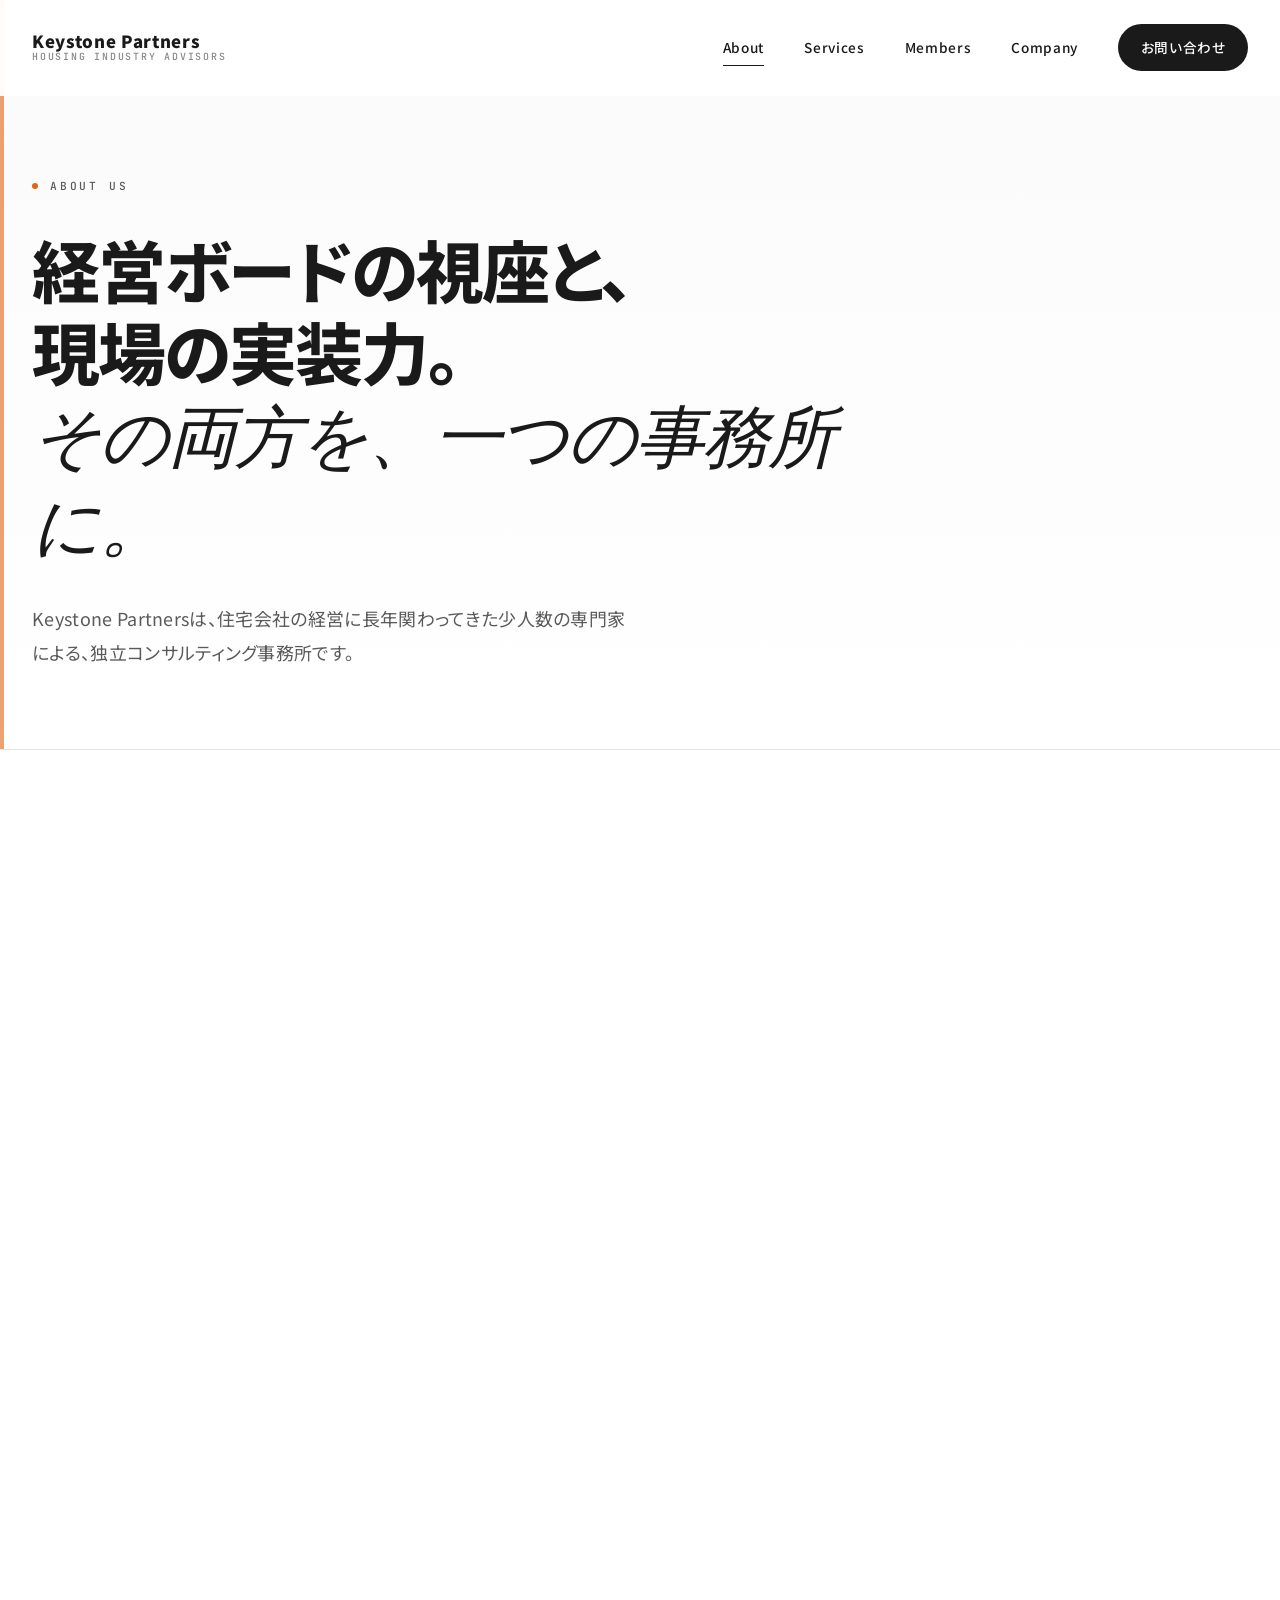
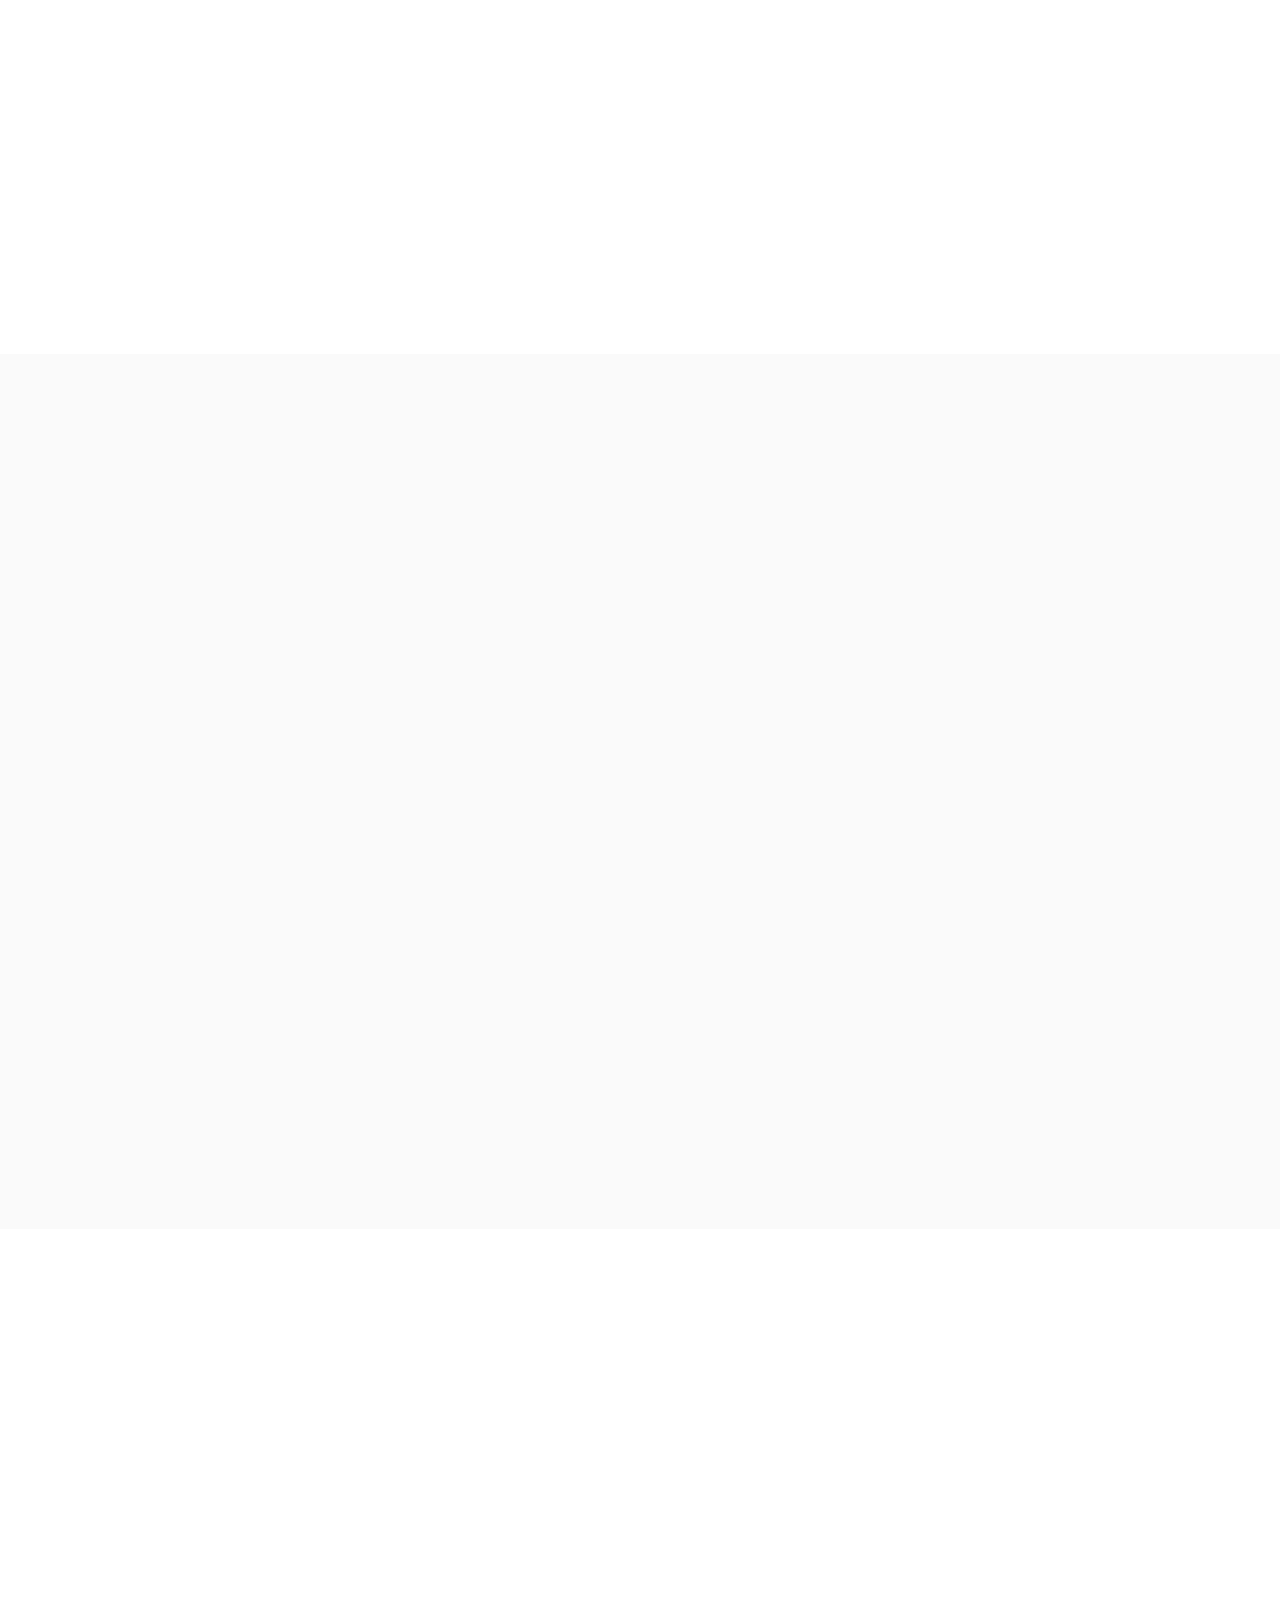
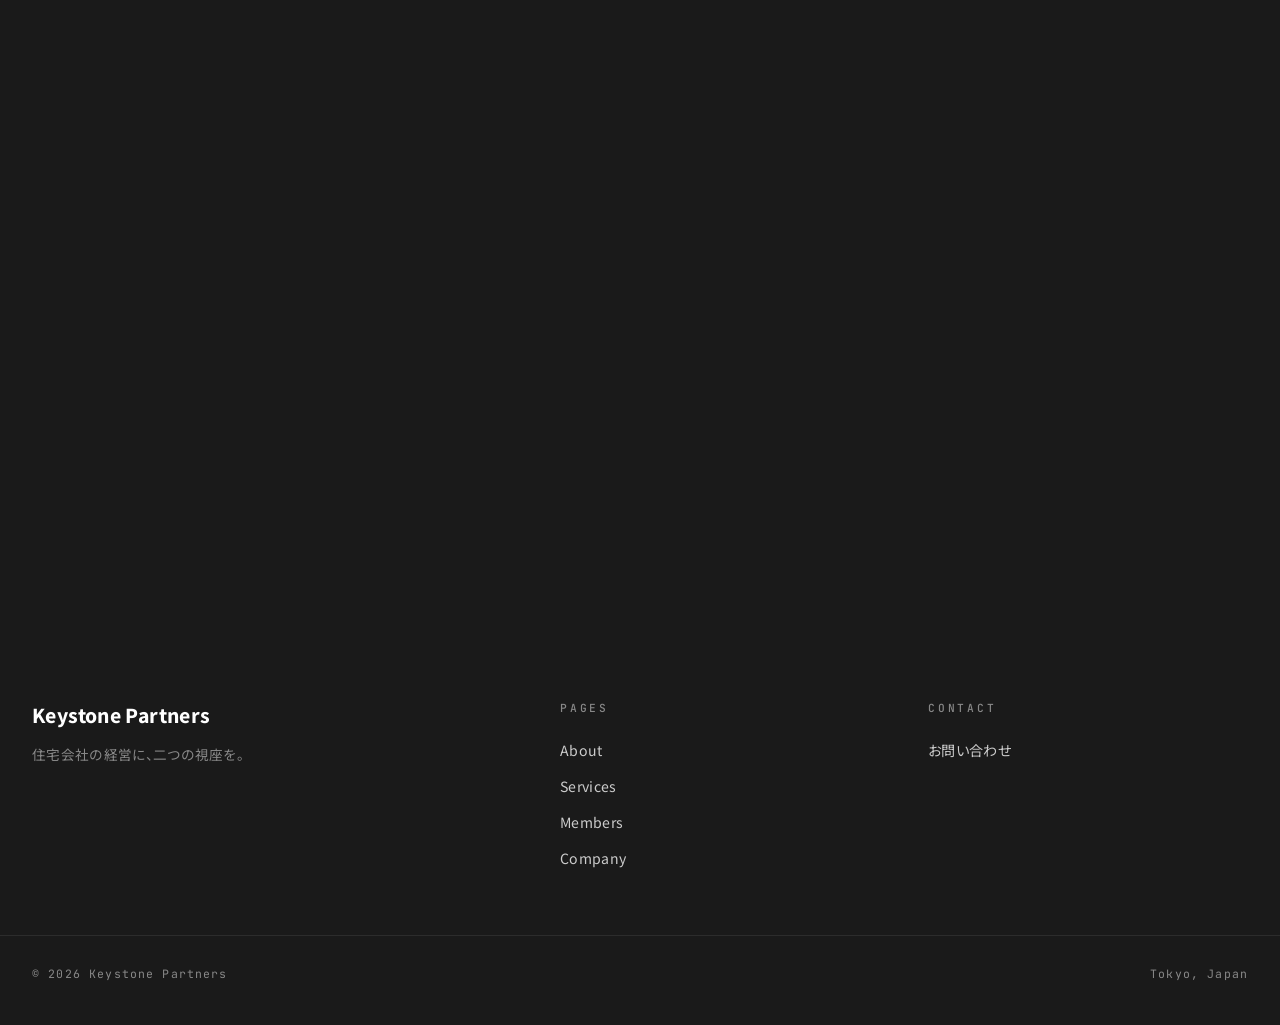
==== about.html @ 92c530b0 "Add files via upload" ====
<!DOCTYPE html>
<html lang="ja">
<head>
<meta charset="UTF-8">
<meta name="viewport" content="width=device-width, initial-scale=1.0">
<title>About | Keystone Partners</title>
<meta name="description" content="Keystone Partnersについて。経営ボードの視座と、現場の実装力。その両方を一つの事務所に。設立背景、Mission/Vision/Values、私たちの強み。">
<link rel="preconnect" href="https://fonts.googleapis.com">
<link rel="preconnect" href="https://fonts.gstatic.com" crossorigin>
<link href="https://fonts.googleapis.com/css2?family=Noto+Sans+JP:wght@400;500;700;800;900&family=Instrument+Serif:ital@0;1&family=JetBrains+Mono:wght@400;500;700&display=swap" rel="stylesheet">
<link rel="stylesheet" href="style.css">
</head>
<body>

<nav class="nav">
  <div class="nav-inner">
    <a href="index.html" class="nav-logo" aria-label="Keystone Partners ホーム">
      <span class="nav-logo-mark">Keystone Partners</span>
      <span class="nav-logo-sub">Housing Industry Advisors</span>
    </a>
    <button class="nav-toggle" aria-label="メニューを開く" aria-expanded="false">
      <span></span><span></span><span></span>
    </button>
    <div class="nav-links">
      <a href="about.html" class="nav-current">About</a>
      <a href="services.html">Services</a>
      <a href="members.html">Members</a>
      <a href="company.html">Company</a>
      <a href="contact.html" class="nav-cta">お問い合わせ</a>
    </div>
  </div>
</nav>

<section class="page-head">
  <div class="page-head-inner">
    <div class="page-eyebrow reveal">
      <span class="dot"></span>
      <span>ABOUT US</span>
    </div>
    <h1 class="page-title reveal" style="--d:.15s">
      経営ボードの視座と、<br>
      現場の実装力。<br>
      <em>その両方を、一つの事務所に。</em>
    </h1>
    <p class="page-lead reveal" style="--d:.35s">
      Keystone Partnersは、住宅会社の経営に長年関わってきた少人数の専門家による、独立コンサルティング事務所です。
    </p>
  </div>
</section>

<!-- STORY: image + text split -->
<section class="about-story">
  <div class="container-narrow" style="margin-bottom: 4rem;">
    <div class="section-eyebrow reveal-on-scroll">WHY WE STARTED</div>
    <h2 class="section-headline reveal-on-scroll">
      なぜ、私たちは<br>
      この事務所をつくったか。
    </h2>
  </div>

  <div class="about-story-split">
    <div class="about-story-image reveal-on-scroll" style="background-image: url('images/about-story.jpg'); background-color: #2a2620;"></div>
    <div class="about-story-text reveal-on-scroll">
      <p>住宅業界は、長期的な市場縮小という構造的な逆風の中にあります。一方で、業界トップ層は売上を伸ばし続けている。両者を分けるのは何か。</p>
      <p>私たちは長年、それぞれの立場で住宅業界に関わってきました。一人は経営戦略・新規事業・DXの実装現場で。もう一人は営業の最前線、そして複数社の経営ボードで。</p>
      <p>業界の課題に対する答えは、片方の専門性だけでは出せない――そう確信したことが、Keystone Partnersを設立した出発点です。</p>
      <p>経営の意思決定と、現場での実装。両方の視座を併せ持つ少人数の事務所として、住宅会社の経営に深く関わっていきます。</p>
    </div>
  </div>
</section>

<!-- PRINCIPLES -->
<section class="principles">
  <div class="container-narrow">
    <div class="section-eyebrow reveal-on-scroll">OUR PRINCIPLES</div>
    <h2 class="section-headline reveal-on-scroll">
      私たちの<em>原則</em>。
    </h2>
  </div>

  <div class="principles-grid">
    <div class="principle reveal-on-scroll">
      <div class="principle-label">Mission</div>
      <h3 class="principle-title">経営者の右腕に。</h3>
      <p class="principle-body">
        住宅会社の経営者が、自信を持って次の一手を打てるように。意思決定と実行の両面から、経営を支えます。
      </p>
    </div>

    <div class="principle reveal-on-scroll">
      <div class="principle-label">Vision</div>
      <h3 class="principle-title">勝ち残り、引き継がれる会社へ。</h3>
      <p class="principle-body">
        縮小する住宅市場の中で、勝ち残り、次世代に引き継がれる住宅会社を、一社でも多く生み出す。
      </p>
    </div>

    <div class="principle reveal-on-scroll">
      <div class="principle-label">Values</div>
      <h3 class="principle-title">三つの行動規範。</h3>
      <ul class="principle-list">
        <li><strong>現場主義</strong>提案だけで終わらない。手を動かし、数字を動かす。</li>
        <li><strong>長期伴走</strong>短期の派手な打ち手ではなく、自走可能な経営基盤の構築まで。</li>
        <li><strong>少数精鋭</strong>拡大より、深さ。一社一社に責任を持って向き合う。</li>
      </ul>
    </div>
  </div>
</section>

<!-- STRENGTHS -->
<section class="strengths">
  <div class="container-narrow">
    <div class="section-eyebrow reveal-on-scroll">OUR STRENGTHS</div>
    <h2 class="section-headline reveal-on-scroll">
      住宅会社の経営課題に、<br>
      <em>三つの強みで応えます。</em>
    </h2>
  </div>

  <div class="strengths-list">
    <article class="strength-item reveal-on-scroll">
      <div class="strength-num">01</div>
      <div>
        <h3 class="strength-title">業界に対する深い理解</h3>
        <p class="strength-desc">
          住宅業界の商慣行、顧客の購買心理、地域性、KPI構造を、現場で十数年にわたって体感してきたメンバーで構成されています。汎用コンサルでは届かない解像度で提案を行います。
        </p>
      </div>
    </article>

    <article class="strength-item reveal-on-scroll">
      <div class="strength-num">02</div>
      <div>
        <h3 class="strength-title">経営と現場、両方の視座</h3>
        <p class="strength-desc">
          経営ボードからの俯瞰と、現場での実装。一般にこの二つは別人格が担うことが多いですが、当社では同一プロジェクト内で両方をシームレスにカバーします。
        </p>
      </div>
    </article>

    <article class="strength-item reveal-on-scroll">
      <div class="strength-num">03</div>
      <div>
        <h3 class="strength-title">実装まで責任を持つ</h3>
        <p class="strength-desc">
          戦略の提示で終わらず、ツール導入、組織変更、KPI運用の定着までを伴走します。コンサルが抜けた後も自走できる状態を、ゴールに設定します。
        </p>
      </div>
    </article>
  </div>
</section>

<!-- COMPANY SUMMARY -->
<section class="company-info">
  <div class="container-narrow">
    <div class="section-eyebrow reveal-on-scroll">COMPANY</div>
    <h2 class="section-headline reveal-on-scroll">
      会社情報。
    </h2>
  </div>

  <div class="info-table reveal-on-scroll">
    <div class="info-row">
      <div class="info-label">商号</div>
      <div class="info-value">Keystone Partners 株式会社</div>
    </div>
    <div class="info-row">
      <div class="info-label">設立</div>
      <div class="info-value"><span class="placeholder">2026年X月(設立予定)</span></div>
    </div>
    <div class="info-row">
      <div class="info-label">共同代表</div>
      <div class="info-value">山吹 恭一郎 / 川添 正二郎</div>
    </div>
    <div class="info-row">
      <div class="info-label">所在地</div>
      <div class="info-value"><span class="placeholder">東京都(詳細は確定次第)</span></div>
    </div>
    <div class="info-row">
      <div class="info-label">事業内容</div>
      <div class="info-value">住宅会社向け経営戦略コンサルティング / 役員受託 / 講演・執筆</div>
    </div>
  </div>
</section>

<!-- CTA -->
<section class="cta">
  <div class="cta-image" style="background-image: url('images/cta-bg.jpg');"></div>
  <div class="container-narrow">
    <div class="section-eyebrow reveal-on-scroll">GET IN TOUCH</div>
    <h2 class="cta-headline reveal-on-scroll">
      まずは、お話を<br>
      <em>聞かせてください。</em>
    </h2>
    <p class="cta-lead reveal-on-scroll">
      初回の打ち合わせは無料です。経営課題の整理段階からのご相談も歓迎します。
    </p>
    <div class="reveal-on-scroll">
      <a href="contact.html" class="cta-button">
        <span>お問い合わせ</span>
        <span class="arrow">→</span>
      </a>
    </div>
  </div>
</section>

<footer class="footer">
  <div class="footer-inner">
    <div class="footer-brand">
      <p class="footer-brand-name">Keystone Partners</p>
      <p class="footer-brand-tag">住宅会社の経営に、二つの視座を。</p>
    </div>
    <div>
      <p class="footer-col-title">Pages</p>
      <div class="footer-links">
        <a href="about.html">About</a>
        <a href="services.html">Services</a>
        <a href="members.html">Members</a>
        <a href="company.html">Company</a>
      </div>
    </div>
    <div>
      <p class="footer-col-title">Contact</p>
      <div class="footer-links">
        <a href="contact.html">お問い合わせ</a>
      </div>
    </div>
  </div>
  <div class="footer-bottom">
    <span>© 2026 Keystone Partners</span>
    <span>Tokyo, Japan</span>
  </div>
</footer>

<script src="script.js"></script>
</body>
</html>
---- style.css ----
/* ============================================
   Keystone Partners — Corporate Website
   Design tokens inherit personal site (細谷 / 川添)
   Tone: restrained, corporate, refined
   ============================================ */

*, *::before, *::after {
  box-sizing: border-box;
  margin: 0;
  padding: 0;
}

:root {
  /* Colors — inherit from personal site */
  --black: #0A0A0A;
  --black-soft: #1A1A1A;
  --gray-900: #2D2D2D;
  --gray-700: #5A5A5A;
  --gray-500: #888888;
  --gray-300: #CCCCCC;
  --gray-200: #E5E5E5;
  --gray-100: #F2F2F2;
  --gray-50: #FAFAFA;
  --white: #FFFFFF;
  --accent: #E36414;
  --accent-pale: #FCE8D9;
  --ink: #1A1A1A;

  /* Typography */
  --font-display: "Noto Sans JP", "Hiragino Sans", "Yu Gothic", sans-serif;
  --font-serif: "Hiragino Mincho ProN", "Yu Mincho", "MS Mincho", "Instrument Serif", serif;
  --font-mono: "JetBrains Mono", "SF Mono", monospace;

  /* Spacing scale (more generous than personal site) */
  --space-xs: 0.5rem;
  --space-sm: 1rem;
  --space-md: 2rem;
  --space-lg: 4rem;
  --space-xl: 8rem;
  --space-2xl: 12rem;
}

html {
  scroll-behavior: smooth;
  -webkit-text-size-adjust: 100%;
}

body {
  font-family: var(--font-display);
  font-weight: 400;
  color: var(--ink);
  background: var(--white);
  line-height: 1.8;
  font-feature-settings: "palt" 1;
  letter-spacing: 0.02em;
  overflow-x: hidden;
}

a {
  color: inherit;
  text-decoration: none;
  transition: opacity 0.2s ease;
}

a:hover {
  opacity: 0.55;
}

/* Emphasis: italic serif — used sparingly */
em {
  font-style: italic;
  font-family: var(--font-serif);
  font-weight: 400;
  color: var(--ink);
  font-feature-settings: "palt" 1;
}

/* ============================================
   LAYOUT UTILITIES
   ============================================ */
.container {
  max-width: 1280px;
  margin: 0 auto;
  padding: 0 2rem;
}

.container-narrow {
  max-width: 920px;
  margin: 0 auto;
  padding: 0 2rem;
}

@media (max-width: 768px) {
  .container, .container-narrow {
    padding: 0 1.5rem;
  }
}

/* ============================================
   NAVIGATION
   ============================================ */
.nav {
  position: fixed;
  top: 0;
  left: 0;
  right: 0;
  z-index: 1000;
  background: rgba(255, 255, 255, 0.94);
  backdrop-filter: blur(20px);
  -webkit-backdrop-filter: blur(20px);
  border-bottom: 1px solid transparent;
  transition: border-color 0.3s ease;
}

.nav.scrolled {
  border-bottom-color: var(--gray-200);
}

.nav-inner {
  max-width: 1400px;
  margin: 0 auto;
  padding: 1.5rem 2rem;
  display: flex;
  align-items: center;
  justify-content: space-between;
}

.nav-logo {
  display: flex;
  flex-direction: column;
  gap: 0.1rem;
  line-height: 1.1;
}

.nav-logo-mark {
  font-weight: 900;
  font-size: 1.05rem;
  letter-spacing: 0.04em;
}

.nav-logo-sub {
  font-family: var(--font-mono);
  font-size: 0.62rem;
  font-weight: 500;
  letter-spacing: 0.18em;
  color: var(--gray-500);
  text-transform: uppercase;
}

.nav-links {
  display: flex;
  align-items: center;
  gap: 2.5rem;
}

.nav-links a {
  font-size: 0.85rem;
  font-weight: 500;
  letter-spacing: 0.05em;
  position: relative;
}

.nav-links a:not(.nav-cta).nav-current::after {
  content: "";
  position: absolute;
  bottom: -6px;
  left: 0;
  right: 0;
  height: 1px;
  background: var(--ink);
}

.nav-cta {
  background: var(--ink);
  color: var(--white) !important;
  padding: 0.7rem 1.4rem;
  border-radius: 999px;
  font-weight: 600;
  font-size: 0.8rem;
  transition: all 0.2s ease !important;
}

.nav-cta:hover {
  background: var(--accent);
  opacity: 1 !important;
}

.nav-toggle {
  display: none;
  background: none;
  border: none;
  cursor: pointer;
  padding: 0.5rem;
  flex-direction: column;
  gap: 5px;
}

.nav-toggle span {
  display: block;
  width: 22px;
  height: 1.5px;
  background: var(--ink);
  transition: transform 0.3s ease, opacity 0.3s ease;
}

.nav-toggle.is-open span:nth-child(1) { transform: translateY(6.5px) rotate(45deg); }
.nav-toggle.is-open span:nth-child(2) { opacity: 0; }
.nav-toggle.is-open span:nth-child(3) { transform: translateY(-6.5px) rotate(-45deg); }

@media (max-width: 880px) {
  .nav-toggle { display: flex; }
  .nav-links {
    position: fixed;
    inset: 70px 0 0 0;
    background: rgba(255, 255, 255, 0.98);
    backdrop-filter: blur(20px);
    flex-direction: column;
    align-items: flex-start;
    gap: 2rem;
    padding: 3rem 2rem;
    transform: translateX(100%);
    transition: transform 0.3s ease;
  }
  .nav-links.is-open { transform: translateX(0); }
  .nav-links a { font-size: 1.05rem; }
  .nav-cta { padding: 0.9rem 1.6rem; }
}

/* ============================================
   PAGE HEAD (sub-pages hero)
   ============================================ */
.page-head {
  padding: 11rem 0 5rem;
  border-bottom: 1px solid var(--gray-200);
  background: linear-gradient(to bottom, var(--gray-50), var(--white));
}

.page-head-inner {
  max-width: 1280px;
  margin: 0 auto;
  padding: 0 2rem;
}

.page-eyebrow {
  display: flex;
  align-items: center;
  gap: 0.75rem;
  font-family: var(--font-mono);
  font-size: 0.7rem;
  font-weight: 500;
  letter-spacing: 0.25em;
  color: var(--gray-700);
  margin-bottom: 2rem;
  text-transform: uppercase;
}

.page-eyebrow .dot {
  width: 6px;
  height: 6px;
  border-radius: 50%;
  background: var(--accent);
}

.page-title {
  font-size: clamp(2rem, 5.5vw, 4.25rem);
  font-weight: 800;
  line-height: 1.2;
  letter-spacing: -0.03em;
  color: var(--ink);
  margin-bottom: 2rem;
  max-width: 22ch;
}

.page-lead {
  font-size: clamp(1rem, 1.4vw, 1.2rem);
  font-weight: 400;
  line-height: 1.9;
  color: var(--gray-700);
  max-width: 60ch;
}

@media (max-width: 768px) {
  .page-head { padding: 8.5rem 0 3.5rem; }
}

/* ============================================
   HERO v2 — full-bleed image background
   ============================================ */
.hero {
  min-height: 100vh;
  position: relative;
  display: flex;
  align-items: flex-end;
  padding: 0;
  overflow: hidden;
  background: var(--ink);
}

.hero-image {
  position: absolute;
  inset: 0;
  background-image: url('images/hero.jpg');
  background-size: cover;
  background-position: center right;
  z-index: 0;
}

/* Gradient overlay for text legibility */
.hero-image::after {
  content: "";
  position: absolute;
  inset: 0;
  background:
    linear-gradient(
      to right,
      rgba(10, 10, 10, 0.78) 0%,
      rgba(10, 10, 10, 0.5) 38%,
      rgba(10, 10, 10, 0.18) 65%,
      rgba(10, 10, 10, 0.05) 100%
    ),
    linear-gradient(
      to bottom,
      rgba(10, 10, 10, 0.35) 0%,
      rgba(10, 10, 10, 0.1) 25%,
      rgba(10, 10, 10, 0.1) 70%,
      rgba(10, 10, 10, 0.55) 100%
    );
}

.hero-content {
  position: relative;
  z-index: 1;
  width: 100%;
  max-width: 1400px;
  margin: 0 auto;
  padding: 0 3rem 5.5rem;
  color: var(--white);
}

.hero-eyebrow {
  display: flex;
  align-items: center;
  gap: 0.75rem;
  font-family: var(--font-mono);
  font-size: 0.72rem;
  font-weight: 500;
  letter-spacing: 0.3em;
  color: rgba(255, 255, 255, 0.78);
  margin-bottom: 2.5rem;
  text-transform: uppercase;
}

.hero-eyebrow .dot {
  width: 7px;
  height: 7px;
  border-radius: 50%;
  background: var(--accent);
  animation: pulse 2.4s ease-in-out infinite;
  box-shadow: 0 0 0 4px rgba(227, 100, 20, 0.15);
}

@keyframes pulse {
  0%, 100% { opacity: 1; transform: scale(1); }
  50% { opacity: 0.5; transform: scale(0.85); }
}

.hero-headline {
  font-size: clamp(2.5rem, 6.5vw, 6rem);
  font-weight: 800;
  line-height: 1.18;
  letter-spacing: -0.035em;
  margin-bottom: 2.5rem;
  color: var(--white);
  max-width: 18ch;
  text-shadow: 0 2px 30px rgba(0, 0, 0, 0.35);
}

.hero-headline span {
  display: block;
}

.hero-headline em {
  color: var(--accent);
}

.hero-sub {
  font-size: clamp(1rem, 1.45vw, 1.3rem);
  font-weight: 400;
  line-height: 1.9;
  color: rgba(255, 255, 255, 0.92);
  margin-bottom: 3rem;
  max-width: 520px;
  text-shadow: 0 1px 20px rgba(0, 0, 0, 0.4);
}

.hero-meta {
  display: inline-block;
  font-size: 0.72rem;
  font-family: var(--font-mono);
  letter-spacing: 0.18em;
  color: rgba(255, 255, 255, 0.7);
  text-transform: uppercase;
  padding-top: 1rem;
  border-top: 1px solid rgba(255, 255, 255, 0.2);
}

@media (max-width: 768px) {
  .hero { min-height: 88vh; }
  .hero-content { padding: 0 1.5rem 4rem; }
  .hero-image::after {
    background:
      linear-gradient(
        to bottom,
        rgba(10, 10, 10, 0.55) 0%,
        rgba(10, 10, 10, 0.35) 35%,
        rgba(10, 10, 10, 0.65) 100%
      );
  }
}

/* ============================================
   SECTION FRAME (generic)
   ============================================ */
section {
  padding: 8rem 0;
}

.section-eyebrow {
  font-family: var(--font-mono);
  font-size: 0.7rem;
  font-weight: 500;
  letter-spacing: 0.3em;
  color: var(--gray-700);
  margin-bottom: 1.75rem;
  text-transform: uppercase;
}

.section-headline {
  font-size: clamp(1.65rem, 3.4vw, 2.85rem);
  font-weight: 700;
  line-height: 1.45;
  letter-spacing: -0.02em;
  color: var(--ink);
  margin-bottom: 1.75rem;
  max-width: 22ch;
}

.section-lead {
  font-size: clamp(0.95rem, 1.2vw, 1.1rem);
  line-height: 1.95;
  color: var(--gray-700);
  max-width: 60ch;
  margin-bottom: 5rem;
}

@media (max-width: 768px) {
  section { padding: 5rem 0; }
}

/* ============================================
   WHAT WE DO (Home Section 1) — 3 cards
   ============================================ */
.do {
  background: var(--white);
}

.do-grid {
  display: grid;
  grid-template-columns: repeat(3, 1fr);
  gap: 2rem;
  max-width: 1280px;
  margin: 0 auto;
  padding: 0 2rem;
}

.do-card {
  padding: 3rem 2rem;
  border-top: 1px solid var(--ink);
  display: flex;
  flex-direction: column;
  gap: 1.25rem;
  position: relative;
  transition: transform 0.4s ease;
}

.do-card:hover {
  transform: translateY(-4px);
}

.do-card-num {
  font-family: var(--font-mono);
  font-size: 0.7rem;
  font-weight: 500;
  letter-spacing: 0.3em;
  color: var(--accent);
  text-transform: uppercase;
}

.do-card-title-en {
  font-family: var(--font-serif);
  font-style: italic;
  font-size: 1.05rem;
  color: var(--gray-700);
}

.do-card-title {
  font-size: 1.5rem;
  font-weight: 700;
  letter-spacing: -0.01em;
  line-height: 1.4;
  color: var(--ink);
}

.do-card-desc {
  font-size: 0.95rem;
  line-height: 1.9;
  color: var(--gray-700);
}

@media (max-width: 880px) {
  .do-grid { grid-template-columns: 1fr; gap: 1rem; }
  .do-card { padding: 2.5rem 0; }
}

/* ============================================
   WHY KEYSTONE (Home Section 2)
   ============================================ */
.why {
  background: var(--gray-50);
}

.why-list {
  max-width: 1080px;
  margin: 0 auto;
  padding: 0 2rem;
  display: flex;
  flex-direction: column;
  gap: 0;
}

.why-item {
  display: grid;
  grid-template-columns: 80px 1fr;
  gap: 3rem;
  padding: 3.5rem 0;
  border-top: 1px solid var(--gray-300);
  align-items: start;
}

.why-item:last-child {
  border-bottom: 1px solid var(--gray-300);
}

.why-num {
  font-family: var(--font-mono);
  font-size: 0.85rem;
  font-weight: 500;
  letter-spacing: 0.15em;
  color: var(--accent);
  padding-top: 0.5rem;
}

.why-title {
  font-size: clamp(1.25rem, 2vw, 1.6rem);
  font-weight: 700;
  letter-spacing: -0.01em;
  line-height: 1.45;
  margin-bottom: 0.9rem;
  color: var(--ink);
}

.why-desc {
  font-size: 1rem;
  line-height: 1.95;
  color: var(--gray-700);
  max-width: 60ch;
}

@media (max-width: 768px) {
  .why-item { grid-template-columns: 1fr; gap: 0.75rem; padding: 2.75rem 0; }
}

/* ============================================
   MEMBERS TEASER (Home Section 3)
   ============================================ */
.members-teaser {
  background: var(--white);
}

.members-teaser-grid {
  display: grid;
  grid-template-columns: repeat(2, 1fr);
  gap: 2.5rem;
  max-width: 1080px;
  margin: 0 auto;
  padding: 0 2rem;
}

.member-card {
  background: var(--gray-50);
  padding: 3rem 2.5rem;
  border: 1px solid var(--gray-200);
  display: flex;
  flex-direction: column;
  gap: 1.25rem;
  transition: border-color 0.3s ease, transform 0.4s ease;
}

.member-card:hover {
  border-color: var(--ink);
  transform: translateY(-3px);
}

.member-photo-placeholder {
  width: 88px;
  height: 88px;
  border-radius: 50%;
  background: linear-gradient(135deg, var(--gray-200), var(--gray-100));
  display: flex;
  align-items: center;
  justify-content: center;
  font-family: var(--font-serif);
  font-style: italic;
  font-size: 1.5rem;
  color: var(--gray-500);
  margin-bottom: 0.5rem;
}

.member-name {
  font-size: 1.4rem;
  font-weight: 700;
  letter-spacing: -0.01em;
  color: var(--ink);
}

.member-name-en {
  font-family: var(--font-serif);
  font-style: italic;
  font-size: 0.95rem;
  color: var(--gray-500);
  margin-top: 0.2rem;
}

.member-role {
  font-family: var(--font-mono);
  font-size: 0.72rem;
  font-weight: 500;
  letter-spacing: 0.2em;
  color: var(--accent);
  text-transform: uppercase;
}

.member-desc {
  font-size: 0.95rem;
  line-height: 1.9;
  color: var(--gray-700);
  flex: 1;
}

.member-link {
  display: inline-flex;
  align-items: center;
  gap: 0.5rem;
  font-size: 0.85rem;
  font-weight: 600;
  letter-spacing: 0.05em;
  color: var(--ink);
  padding-top: 1rem;
  border-top: 1px solid var(--gray-200);
}

.member-link .arrow {
  transition: transform 0.3s ease;
}

.member-link:hover .arrow {
  transform: translateX(4px);
}

@media (max-width: 768px) {
  .members-teaser-grid { grid-template-columns: 1fr; gap: 1.5rem; }
  .member-card { padding: 2.25rem 1.75rem; }
}

/* ============================================
   CTA (Home Section 4 + sub-pages)
   ============================================ */
.cta {
  background: var(--ink);
  color: var(--white);
  text-align: center;
}

.cta .container-narrow {
  text-align: center;
}

.cta .section-eyebrow {
  color: var(--gray-300);
  justify-content: center;
  display: flex;
}

.cta-headline {
  font-size: clamp(1.8rem, 4vw, 3rem);
  font-weight: 700;
  line-height: 1.4;
  letter-spacing: -0.02em;
  margin: 0 auto 1.75rem;
  max-width: 18ch;
}

.cta-headline em {
  color: var(--accent);
}

.cta-lead {
  font-size: 1rem;
  line-height: 1.95;
  color: var(--gray-300);
  margin: 0 auto 3rem;
  max-width: 52ch;
}

.cta-button {
  display: inline-flex;
  align-items: center;
  gap: 0.8rem;
  background: var(--white);
  color: var(--ink) !important;
  padding: 1.1rem 2.4rem;
  border-radius: 999px;
  font-weight: 600;
  font-size: 0.95rem;
  letter-spacing: 0.04em;
  transition: all 0.25s ease !important;
}

.cta-button:hover {
  background: var(--accent);
  color: var(--white) !important;
  opacity: 1 !important;
  transform: translateY(-2px);
}

.cta-button .arrow {
  transition: transform 0.3s ease;
}

.cta-button:hover .arrow {
  transform: translateX(4px);
}

/* ============================================
   FOOTER
   ============================================ */
.footer {
  background: var(--ink);
  color: var(--gray-300);
  padding: 5rem 0 2.5rem;
}

.footer-inner {
  max-width: 1280px;
  margin: 0 auto;
  padding: 0 2rem;
  display: grid;
  grid-template-columns: 1.5fr 1fr 1fr;
  gap: 3rem;
}

.footer-brand-name {
  font-size: 1.2rem;
  font-weight: 800;
  color: var(--white);
  margin-bottom: 0.6rem;
  letter-spacing: 0.02em;
}

.footer-brand-tag {
  font-size: 0.85rem;
  line-height: 1.8;
  color: var(--gray-500);
  max-width: 28ch;
}

.footer-col-title {
  font-family: var(--font-mono);
  font-size: 0.7rem;
  font-weight: 500;
  letter-spacing: 0.25em;
  color: var(--gray-500);
  text-transform: uppercase;
  margin-bottom: 1.25rem;
}

.footer-links {
  display: flex;
  flex-direction: column;
  gap: 0.65rem;
}

.footer-links a {
  font-size: 0.88rem;
  color: var(--gray-300);
}

.footer-links a:hover {
  color: var(--white);
  opacity: 1;
}

.footer-bottom {
  max-width: 1280px;
  margin: 4rem auto 0;
  padding: 1.75rem 2rem 0;
  border-top: 1px solid rgba(255, 255, 255, 0.08);
  display: flex;
  justify-content: space-between;
  align-items: center;
  flex-wrap: wrap;
  gap: 1rem;
  font-family: var(--font-mono);
  font-size: 0.72rem;
  letter-spacing: 0.1em;
  color: var(--gray-500);
}

@media (max-width: 768px) {
  .footer-inner { grid-template-columns: 1fr; gap: 2.5rem; }
}

/* ============================================
   ABOUT page
   ============================================ */
.about-story {
  background: var(--white);
}

.about-story p {
  font-size: 1.05rem;
  line-height: 2.05;
  color: var(--gray-900);
  margin-bottom: 1.6rem;
  max-width: 64ch;
}

.about-story p:last-child {
  margin-bottom: 0;
}

.principles {
  background: var(--gray-50);
}

.principles-grid {
  max-width: 1080px;
  margin: 0 auto;
  padding: 0 2rem;
  display: grid;
  grid-template-columns: repeat(3, 1fr);
  gap: 2rem;
}

.principle {
  padding: 2.5rem 0;
}

.principle-label {
  font-family: var(--font-mono);
  font-size: 0.72rem;
  font-weight: 500;
  letter-spacing: 0.25em;
  color: var(--accent);
  text-transform: uppercase;
  margin-bottom: 1.5rem;
  padding-bottom: 1rem;
  border-bottom: 1px solid var(--gray-300);
}

.principle-title {
  font-size: 1.3rem;
  font-weight: 700;
  margin-bottom: 1rem;
  letter-spacing: -0.01em;
  color: var(--ink);
}

.principle-body {
  font-size: 0.95rem;
  line-height: 1.95;
  color: var(--gray-700);
}

.principle-list {
  list-style: none;
  display: flex;
  flex-direction: column;
  gap: 1rem;
}

.principle-list li {
  font-size: 0.95rem;
  line-height: 1.75;
  color: var(--gray-700);
  padding-left: 1.5rem;
  position: relative;
}

.principle-list li::before {
  content: "—";
  position: absolute;
  left: 0;
  color: var(--accent);
}

.principle-list strong {
  display: block;
  font-weight: 700;
  color: var(--ink);
  margin-bottom: 0.2rem;
}

@media (max-width: 880px) {
  .principles-grid { grid-template-columns: 1fr; gap: 0; }
  .principle { padding: 2rem 0; border-top: 1px solid var(--gray-300); }
  .principle:first-child { border-top: none; }
}

.strengths {
  background: var(--white);
}

.strengths-list {
  max-width: 1080px;
  margin: 0 auto;
  padding: 0 2rem;
}

.strength-item {
  display: grid;
  grid-template-columns: 100px 1fr;
  gap: 3rem;
  padding: 3rem 0;
  border-top: 1px solid var(--gray-200);
  align-items: start;
}

.strength-item:last-child {
  border-bottom: 1px solid var(--gray-200);
}

.strength-num {
  font-family: var(--font-mono);
  font-size: 2rem;
  font-weight: 700;
  letter-spacing: -0.02em;
  color: var(--accent);
  line-height: 1;
}

.strength-title {
  font-size: 1.35rem;
  font-weight: 700;
  letter-spacing: -0.01em;
  margin-bottom: 1rem;
  color: var(--ink);
}

.strength-desc {
  font-size: 1rem;
  line-height: 1.95;
  color: var(--gray-700);
  max-width: 60ch;
}

@media (max-width: 768px) {
  .strength-item { grid-template-columns: 1fr; gap: 1rem; padding: 2.5rem 0; }
  .strength-num { font-size: 1.4rem; }
}

/* Company info table */
.company-info {
  background: var(--gray-50);
}

.info-table {
  max-width: 920px;
  margin: 0 auto;
  padding: 0 2rem;
  border-top: 1px solid var(--gray-300);
}

.info-row {
  display: grid;
  grid-template-columns: 220px 1fr;
  gap: 2rem;
  padding: 1.5rem 0;
  border-bottom: 1px solid var(--gray-300);
}

.info-label {
  font-family: var(--font-mono);
  font-size: 0.75rem;
  font-weight: 500;
  letter-spacing: 0.15em;
  color: var(--gray-700);
  text-transform: uppercase;
  padding-top: 0.2rem;
}

.info-value {
  font-size: 1rem;
  color: var(--ink);
  line-height: 1.7;
}

.info-value .placeholder {
  color: var(--gray-500);
  font-size: 0.88rem;
}

@media (max-width: 768px) {
  .info-row { grid-template-columns: 1fr; gap: 0.4rem; padding: 1.25rem 0; }
}

/* ============================================
   SERVICES page
   ============================================ */
.services-grid-wrap {
  background: var(--white);
}

.services-grid {
  max-width: 1280px;
  margin: 0 auto;
  padding: 0 2rem;
  display: grid;
  grid-template-columns: repeat(2, 1fr);
  gap: 0;
  border-top: 1px solid var(--gray-200);
  border-left: 1px solid var(--gray-200);
}

.service-cell {
  padding: 3rem 2.5rem;
  border-right: 1px solid var(--gray-200);
  border-bottom: 1px solid var(--gray-200);
  background: var(--white);
  transition: background 0.3s ease;
  position: relative;
}

.service-cell:hover {
  background: var(--gray-50);
}

.service-cell.service-cell-feature {
  grid-column: span 2;
}

.service-num {
  font-family: var(--font-mono);
  font-size: 0.72rem;
  font-weight: 500;
  letter-spacing: 0.25em;
  color: var(--accent);
  margin-bottom: 1.25rem;
  text-transform: uppercase;
}

.service-title {
  font-size: 1.45rem;
  font-weight: 700;
  letter-spacing: -0.01em;
  margin-bottom: 1.5rem;
  color: var(--ink);
}

.service-items {
  list-style: none;
  display: flex;
  flex-direction: column;
  gap: 0.55rem;
}

.service-items li {
  font-size: 0.93rem;
  line-height: 1.75;
  color: var(--gray-700);
  padding-left: 1.2rem;
  position: relative;
}

.service-items li::before {
  content: "";
  position: absolute;
  left: 0;
  top: 0.7rem;
  width: 6px;
  height: 1px;
  background: var(--gray-500);
}

@media (max-width: 880px) {
  .services-grid { grid-template-columns: 1fr; }
  .service-cell.service-cell-feature { grid-column: span 1; }
  .service-cell { padding: 2.5rem 1.75rem; }
}

/* HOW WE WORK — steps */
.process {
  background: var(--gray-50);
}

.steps {
  max-width: 1080px;
  margin: 0 auto;
  padding: 0 2rem;
  display: grid;
  grid-template-columns: repeat(4, 1fr);
  gap: 1.5rem;
  position: relative;
}

.step {
  background: var(--white);
  padding: 2.5rem 1.75rem;
  border: 1px solid var(--gray-200);
  position: relative;
}

.step-num {
  font-family: var(--font-mono);
  font-size: 0.7rem;
  font-weight: 500;
  letter-spacing: 0.25em;
  color: var(--accent);
  margin-bottom: 1.25rem;
  text-transform: uppercase;
}

.step-title {
  font-size: 1.15rem;
  font-weight: 700;
  margin-bottom: 1rem;
  letter-spacing: -0.01em;
  color: var(--ink);
}

.step-desc {
  font-size: 0.88rem;
  line-height: 1.85;
  color: var(--gray-700);
}

@media (max-width: 1080px) {
  .steps { grid-template-columns: repeat(2, 1fr); }
}

@media (max-width: 560px) {
  .steps { grid-template-columns: 1fr; }
}

/* Engagement types */
.engagements {
  background: var(--white);
}

.engagement-list {
  max-width: 1080px;
  margin: 0 auto;
  padding: 0 2rem;
  display: grid;
  grid-template-columns: repeat(3, 1fr);
  gap: 2rem;
}

.engagement {
  border-top: 2px solid var(--ink);
  padding: 2rem 0;
}

.engagement-tag {
  font-family: var(--font-mono);
  font-size: 0.7rem;
  font-weight: 500;
  letter-spacing: 0.25em;
  color: var(--accent);
  margin-bottom: 1rem;
  text-transform: uppercase;
}

.engagement-title {
  font-size: 1.25rem;
  font-weight: 700;
  letter-spacing: -0.01em;
  margin-bottom: 1rem;
  color: var(--ink);
}

.engagement-desc {
  font-size: 0.93rem;
  line-height: 1.9;
  color: var(--gray-700);
}

.engagement-note {
  max-width: 920px;
  margin: 4rem auto 0;
  padding: 2rem 2.5rem;
  background: var(--gray-50);
  border-left: 3px solid var(--accent);
  font-size: 0.95rem;
  line-height: 1.85;
  color: var(--gray-900);
}

@media (max-width: 880px) {
  .engagement-list { grid-template-columns: 1fr; gap: 0; }
  .engagement { padding: 2rem 0; }
}

/* ============================================
   MEMBERS page
   ============================================ */
.members-detail {
  background: var(--white);
}

.member-detail {
  max-width: 1080px;
  margin: 0 auto;
  padding: 0 2rem 5rem;
}

.member-detail:not(:last-child) {
  border-bottom: 1px solid var(--gray-200);
  margin-bottom: 5rem;
}

.member-detail-head {
  display: grid;
  grid-template-columns: 240px 1fr;
  gap: 3.5rem;
  align-items: start;
  margin-bottom: 3.5rem;
}

.member-photo-large {
  width: 240px;
  height: 300px;
  background: linear-gradient(135deg, var(--gray-100), var(--gray-200));
  display: flex;
  align-items: center;
  justify-content: center;
  font-family: var(--font-serif);
  font-style: italic;
  font-size: 1.1rem;
  color: var(--gray-500);
  letter-spacing: 0.05em;
}

.member-meta {
  padding-top: 0.5rem;
}

.member-meta .member-role {
  margin-bottom: 1.5rem;
}

.member-name-large {
  font-size: clamp(2rem, 4vw, 3rem);
  font-weight: 800;
  letter-spacing: -0.025em;
  line-height: 1.15;
  color: var(--ink);
  margin-bottom: 0.5rem;
}

.member-name-en-large {
  font-family: var(--font-serif);
  font-style: italic;
  font-size: 1.15rem;
  color: var(--gray-500);
  margin-bottom: 2rem;
}

.member-tagline {
  font-size: 1.05rem;
  line-height: 1.9;
  color: var(--gray-700);
  max-width: 50ch;
}

.member-body {
  display: grid;
  grid-template-columns: 240px 1fr;
  gap: 3.5rem;
}

.member-body-section {
  grid-column: 2;
  padding-top: 2rem;
  border-top: 1px solid var(--gray-200);
  margin-bottom: 2rem;
}

.member-body-label {
  font-family: var(--font-mono);
  font-size: 0.7rem;
  font-weight: 500;
  letter-spacing: 0.25em;
  color: var(--gray-700);
  text-transform: uppercase;
  margin-bottom: 1.25rem;
}

.member-body-title {
  font-size: 1.05rem;
  font-weight: 700;
  line-height: 1.7;
  color: var(--ink);
  margin-bottom: 1rem;
}

.member-body-text {
  font-size: 0.98rem;
  line-height: 1.95;
  color: var(--gray-700);
}

.member-history {
  list-style: none;
  display: flex;
  flex-direction: column;
  gap: 0.85rem;
}

.member-history li {
  font-size: 0.95rem;
  line-height: 1.7;
  color: var(--gray-900);
  padding-left: 1.75rem;
  position: relative;
}

.member-history li::before {
  content: "";
  position: absolute;
  left: 0;
  top: 0.85rem;
  width: 10px;
  height: 1px;
  background: var(--accent);
}

.member-note {
  font-size: 0.82rem;
  color: var(--gray-500);
  font-style: italic;
  margin-top: 1rem;
  line-height: 1.7;
}

@media (max-width: 768px) {
  .member-detail-head, .member-body { grid-template-columns: 1fr; gap: 2rem; }
  .member-photo-large { width: 100%; height: 280px; }
  .member-body-section { grid-column: 1; }
}

/* ============================================
   CONTACT page
   ============================================ */
.contact-form-section {
  background: var(--white);
}

.contact-grid {
  max-width: 1080px;
  margin: 0 auto;
  padding: 0 2rem;
  display: grid;
  grid-template-columns: 1fr 1fr;
  gap: 5rem;
  align-items: start;
}

.form {
  display: flex;
  flex-direction: column;
  gap: 1.75rem;
}

.field {
  display: flex;
  flex-direction: column;
  gap: 0.6rem;
}

.field-label {
  font-family: var(--font-mono);
  font-size: 0.7rem;
  font-weight: 500;
  letter-spacing: 0.2em;
  color: var(--gray-700);
  text-transform: uppercase;
}

.field-label .required {
  color: var(--accent);
  margin-left: 0.3rem;
}

.field-input,
.field-textarea,
.field-select {
  font-family: var(--font-display);
  font-size: 1rem;
  padding: 0.85rem 1rem;
  border: 1px solid var(--gray-300);
  background: var(--white);
  color: var(--ink);
  transition: border-color 0.2s ease;
  border-radius: 0;
}

.field-input:focus,
.field-textarea:focus,
.field-select:focus {
  outline: none;
  border-color: var(--ink);
}

.field-textarea {
  resize: vertical;
  min-height: 140px;
  line-height: 1.7;
}

.form-submit {
  display: inline-flex;
  align-items: center;
  justify-content: center;
  gap: 0.8rem;
  background: var(--ink);
  color: var(--white);
  padding: 1.1rem 2rem;
  border: none;
  font-family: var(--font-display);
  font-size: 0.95rem;
  font-weight: 600;
  letter-spacing: 0.04em;
  cursor: pointer;
  transition: background 0.25s ease, transform 0.25s ease;
  margin-top: 1rem;
  border-radius: 999px;
  align-self: flex-start;
}

.form-submit:hover {
  background: var(--accent);
  transform: translateY(-2px);
}

.contact-info-block {
  padding-top: 0;
}

.contact-info-title {
  font-family: var(--font-mono);
  font-size: 0.72rem;
  font-weight: 500;
  letter-spacing: 0.25em;
  color: var(--gray-700);
  text-transform: uppercase;
  margin-bottom: 1.75rem;
  padding-bottom: 1rem;
  border-bottom: 1px solid var(--gray-300);
}

.contact-info-row {
  margin-bottom: 1.75rem;
}

.contact-info-label {
  font-family: var(--font-mono);
  font-size: 0.7rem;
  letter-spacing: 0.2em;
  color: var(--gray-500);
  text-transform: uppercase;
  margin-bottom: 0.35rem;
}

.contact-info-value {
  font-size: 1rem;
  color: var(--ink);
  line-height: 1.7;
}

.contact-info-value .placeholder {
  color: var(--gray-500);
  font-size: 0.88rem;
  font-style: italic;
}

.contact-note {
  font-size: 0.85rem;
  line-height: 1.8;
  color: var(--gray-700);
  padding: 1.5rem;
  background: var(--gray-50);
  margin-top: 2.5rem;
  border-left: 3px solid var(--accent);
}

@media (max-width: 880px) {
  .contact-grid { grid-template-columns: 1fr; gap: 3.5rem; }
}

/* ============================================
   REVEAL ON SCROLL
   ============================================ */
.reveal {
  opacity: 0;
  transform: translateY(20px);
  animation: reveal 0.9s cubic-bezier(0.16, 1, 0.3, 1) forwards;
  animation-delay: var(--d, 0s);
}

@keyframes reveal {
  to { opacity: 1; transform: translateY(0); }
}

.reveal-on-scroll {
  opacity: 0;
  transform: translateY(28px);
  transition: opacity 0.9s cubic-bezier(0.16, 1, 0.3, 1),
              transform 0.9s cubic-bezier(0.16, 1, 0.3, 1);
}

.reveal-on-scroll.is-visible {
  opacity: 1;
  transform: translateY(0);
}

/* ============================================
   v2: Image-enhanced sections
   ============================================ */

/* ----- Services card with image (Home + Services page) ----- */
.do-card {
  padding: 0;
  border-top: none;
  background: var(--white);
  border: 1px solid var(--gray-200);
  overflow: hidden;
}

.do-card:hover {
  transform: translateY(-4px);
  border-color: var(--gray-300);
  box-shadow: 0 12px 40px rgba(0, 0, 0, 0.06);
}

.do-card-image {
  width: 100%;
  aspect-ratio: 4 / 3;
  background-size: cover;
  background-position: center;
  background-color: var(--gray-100);
  position: relative;
  overflow: hidden;
}

.do-card-image::after {
  content: "";
  position: absolute;
  inset: 0;
  background: linear-gradient(180deg, transparent 70%, rgba(0, 0, 0, 0.08));
  pointer-events: none;
}

.do-card-inner {
  padding: 2.25rem 1.75rem 2.5rem;
  display: flex;
  flex-direction: column;
  gap: 0.85rem;
}

/* ----- About story split (image + text) ----- */
.about-story-split {
  display: grid;
  grid-template-columns: 1fr 1fr;
  gap: 5rem;
  align-items: center;
  max-width: 1280px;
  margin: 0 auto;
  padding: 0 2rem;
}

.about-story-image {
  aspect-ratio: 4 / 5;
  background-size: cover;
  background-position: center;
  background-color: var(--gray-100);
}

.about-story-text {
  padding-right: 1rem;
}

.about-story-text p {
  font-size: 1.02rem;
  line-height: 2;
  color: var(--gray-900);
  margin-bottom: 1.4rem;
  max-width: 50ch;
}

@media (max-width: 880px) {
  .about-story-split { grid-template-columns: 1fr; gap: 3rem; }
  .about-story-image { aspect-ratio: 16 / 10; }
}

/* ----- CTA with background image ----- */
.cta {
  position: relative;
  background: var(--ink);
  overflow: hidden;
}

.cta-image {
  position: absolute;
  inset: 0;
  background-size: cover;
  background-position: center;
  opacity: 0.35;
  z-index: 0;
  filter: grayscale(0.4) contrast(1.05);
}

.cta-image::after {
  content: "";
  position: absolute;
  inset: 0;
  background: linear-gradient(
    180deg,
    rgba(10, 10, 10, 0.4) 0%,
    rgba(10, 10, 10, 0.6) 100%
  );
}

.cta > .container-narrow,
.cta > * {
  position: relative;
  z-index: 1;
}

/* ----- Service page: image-led layout ----- */
.service-cell {
  padding: 0;
  background: var(--white);
}

.service-cell-image {
  width: 100%;
  aspect-ratio: 16 / 10;
  background-size: cover;
  background-position: center;
  background-color: var(--gray-100);
}

.service-cell-inner {
  padding: 2.5rem 2.25rem 3rem;
}

.service-cell.service-cell-feature .service-cell-image {
  aspect-ratio: 21 / 9;
}

/* ----- Members page: photo treatment ----- */
.member-photo-large {
  width: 240px;
  height: 300px;
  background-size: cover;
  background-position: center top;
  background-color: var(--gray-100);
  position: relative;
}

.member-photo-large::after {
  content: "";
  position: absolute;
  inset: 0;
  background: linear-gradient(180deg, transparent 60%, rgba(0, 0, 0, 0.15));
  pointer-events: none;
}

.member-photo-large.placeholder {
  display: flex;
  align-items: center;
  justify-content: center;
  font-family: var(--font-serif);
  font-style: italic;
  font-size: 1.1rem;
  color: var(--gray-500);
  letter-spacing: 0.05em;
}

.member-photo-large.placeholder::after { display: none; }

/* ----- Members teaser thumbnail ----- */
.member-photo-placeholder {
  width: 100%;
  height: 200px;
  border-radius: 0;
  margin: -3rem -2.5rem 1.5rem;
  background-size: cover;
  background-position: center;
  background-color: var(--gray-200);
  display: block;
  font-size: 0;
}

.member-photo-placeholder.text-fallback {
  display: flex;
  align-items: center;
  justify-content: center;
  font-family: var(--font-serif);
  font-style: italic;
  font-size: 1.8rem;
  color: var(--gray-500);
}

.member-card {
  padding-top: 3rem;
}

/* ----- Page-head with subtle accent strip ----- */
.page-head {
  position: relative;
  overflow: hidden;
}

.page-head::before {
  content: "";
  position: absolute;
  top: 0;
  left: 0;
  width: 4px;
  height: 100%;
  background: var(--accent);
  opacity: 0.6;
}

@media (max-width: 768px) {
  .member-photo-placeholder { height: 180px; margin: -2.25rem -1.75rem 1.25rem; }
}

/* ============================================
   ACCESSIBILITY
   ============================================ */
@media (prefers-reduced-motion: reduce) {
  *, *::before, *::after {
    animation-duration: 0.01ms !important;
    animation-iteration-count: 1 !important;
    transition-duration: 0.01ms !important;
  }
  .reveal-on-scroll { opacity: 1; transform: none; }
}

/* Selection */
::selection {
  background: var(--accent);
  color: var(--white);
}
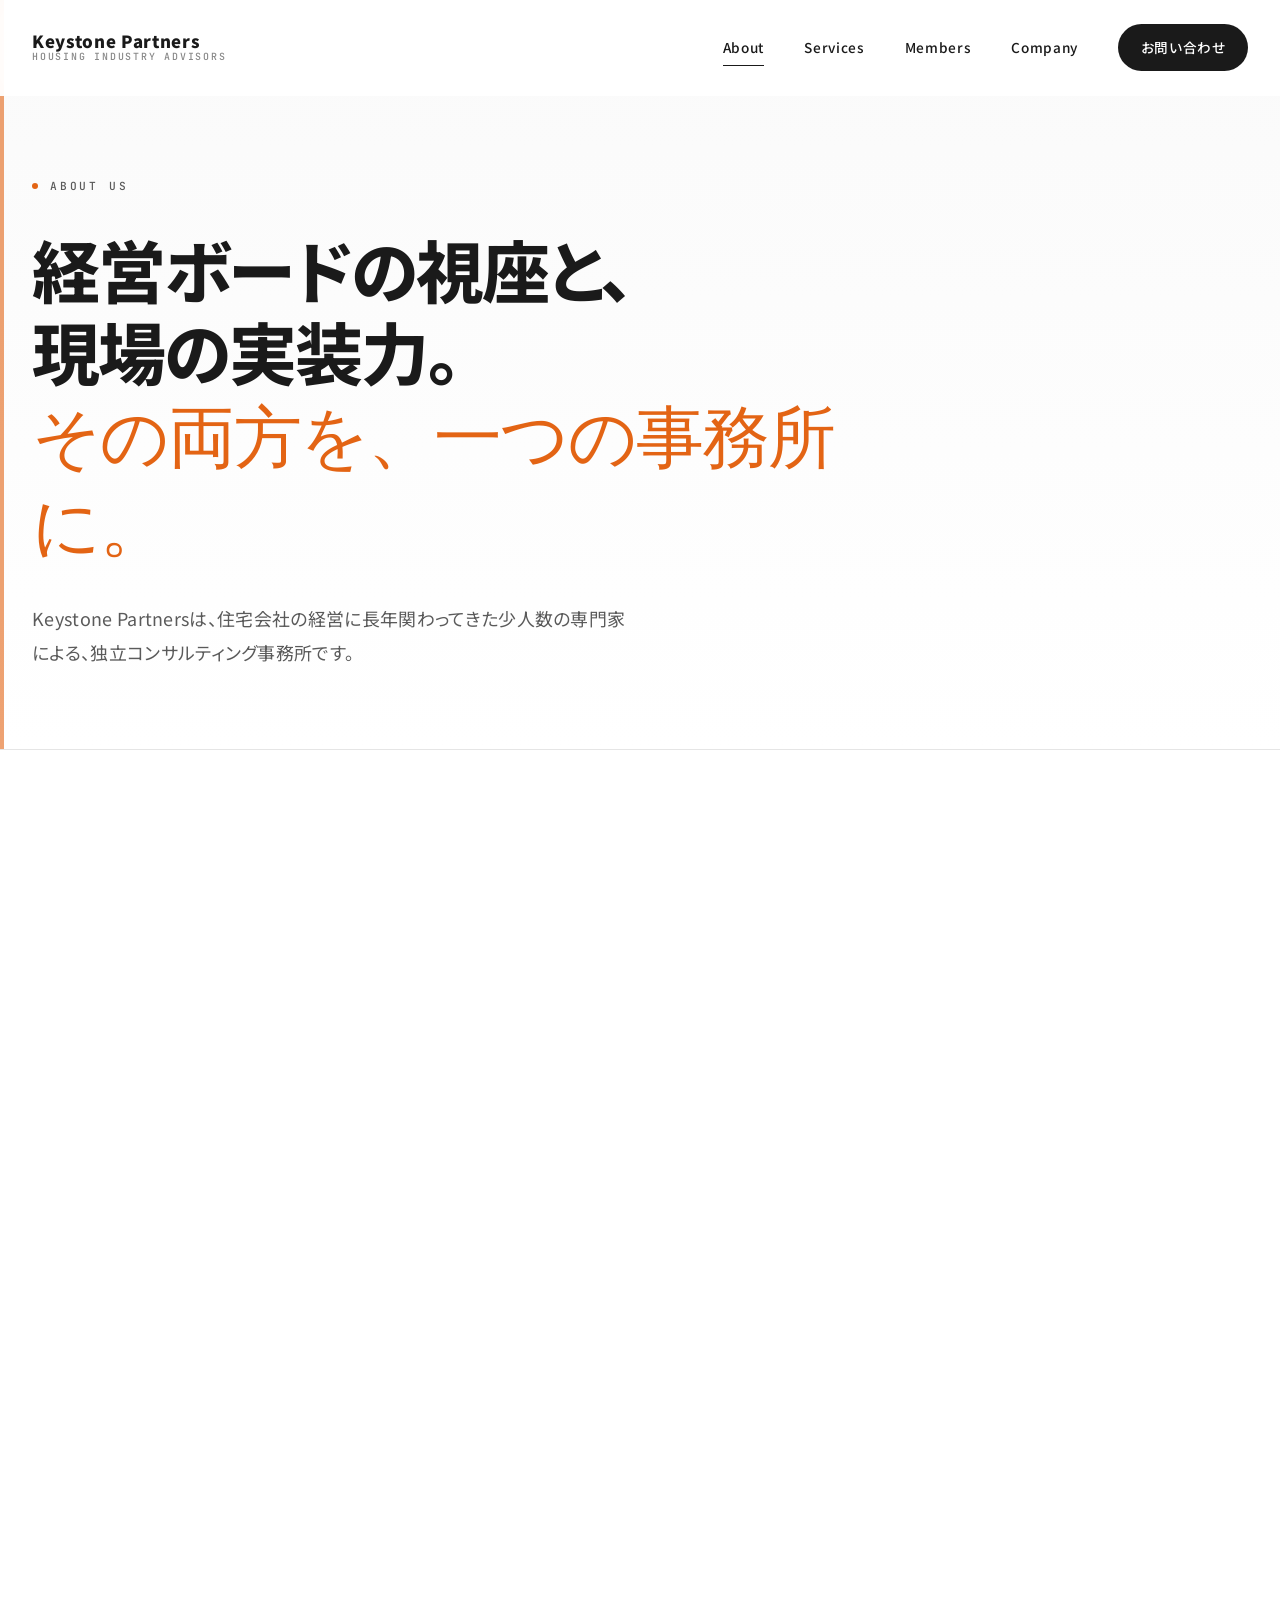
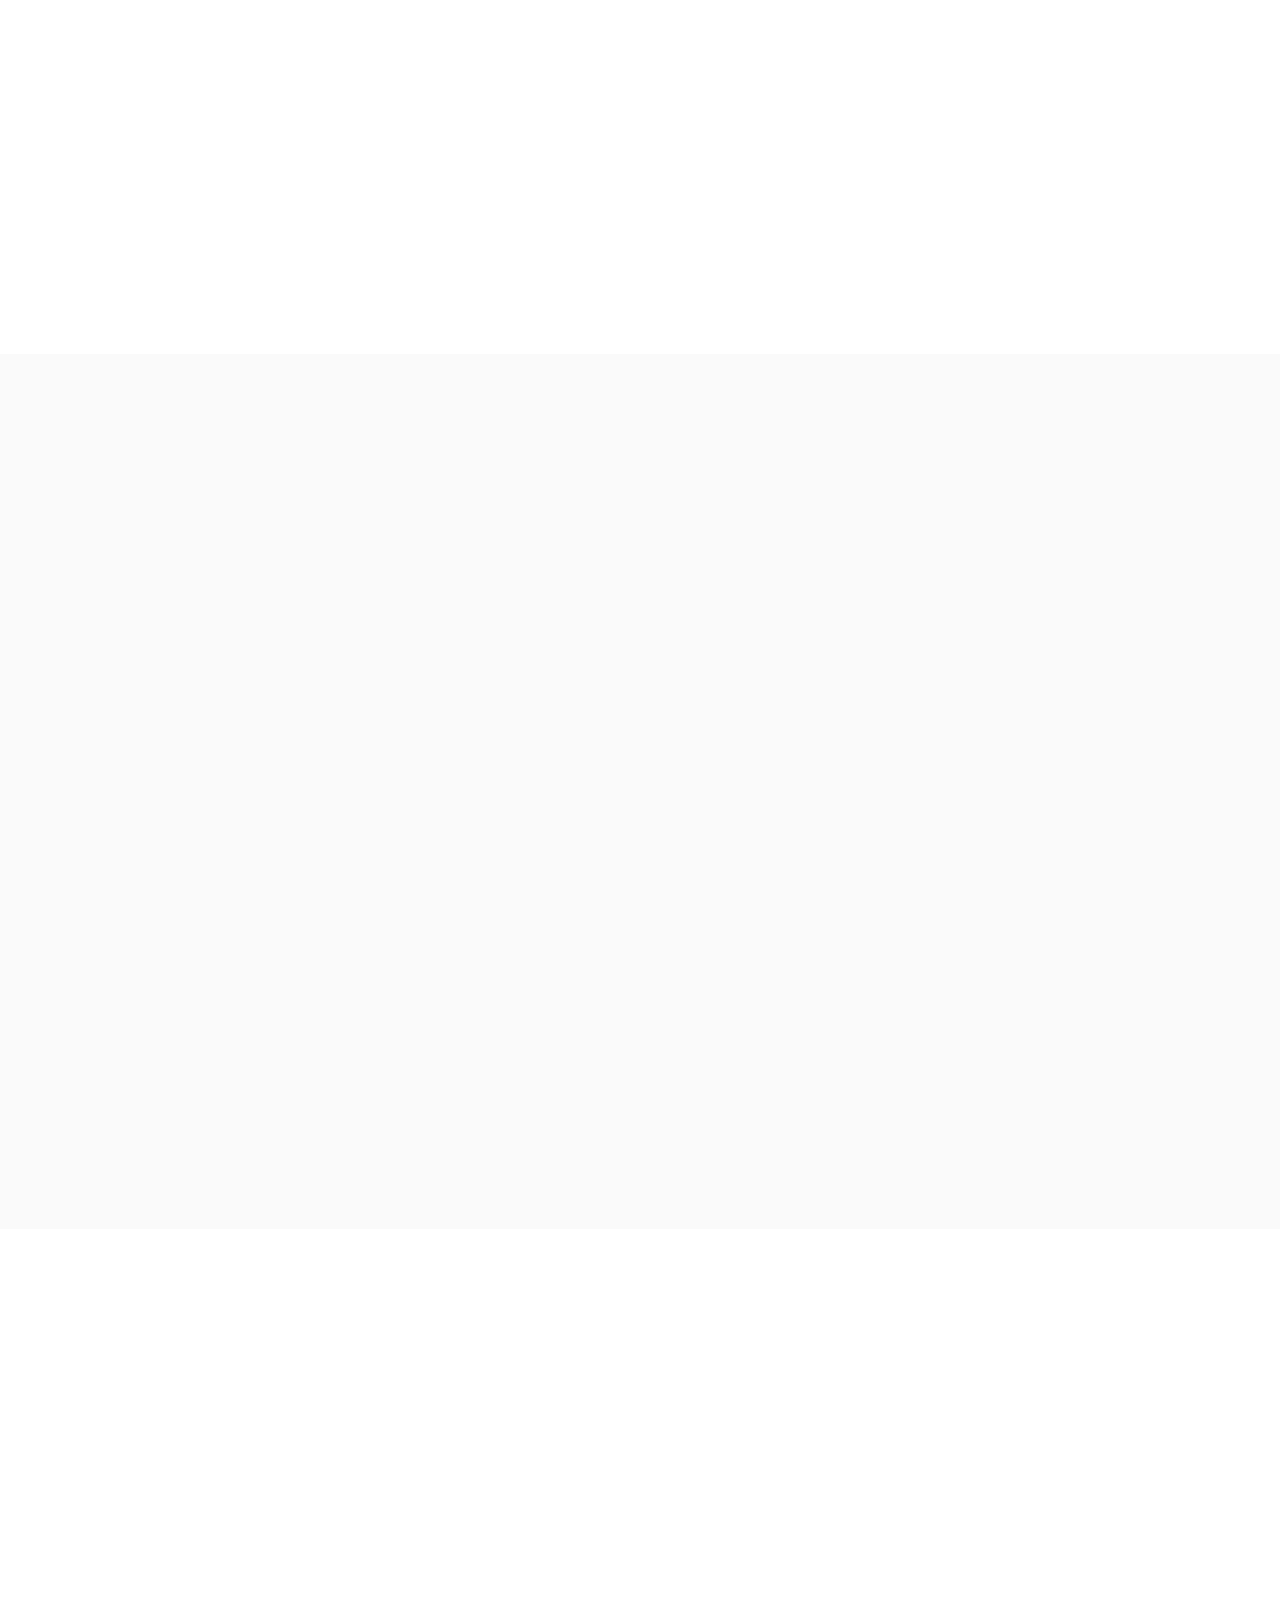
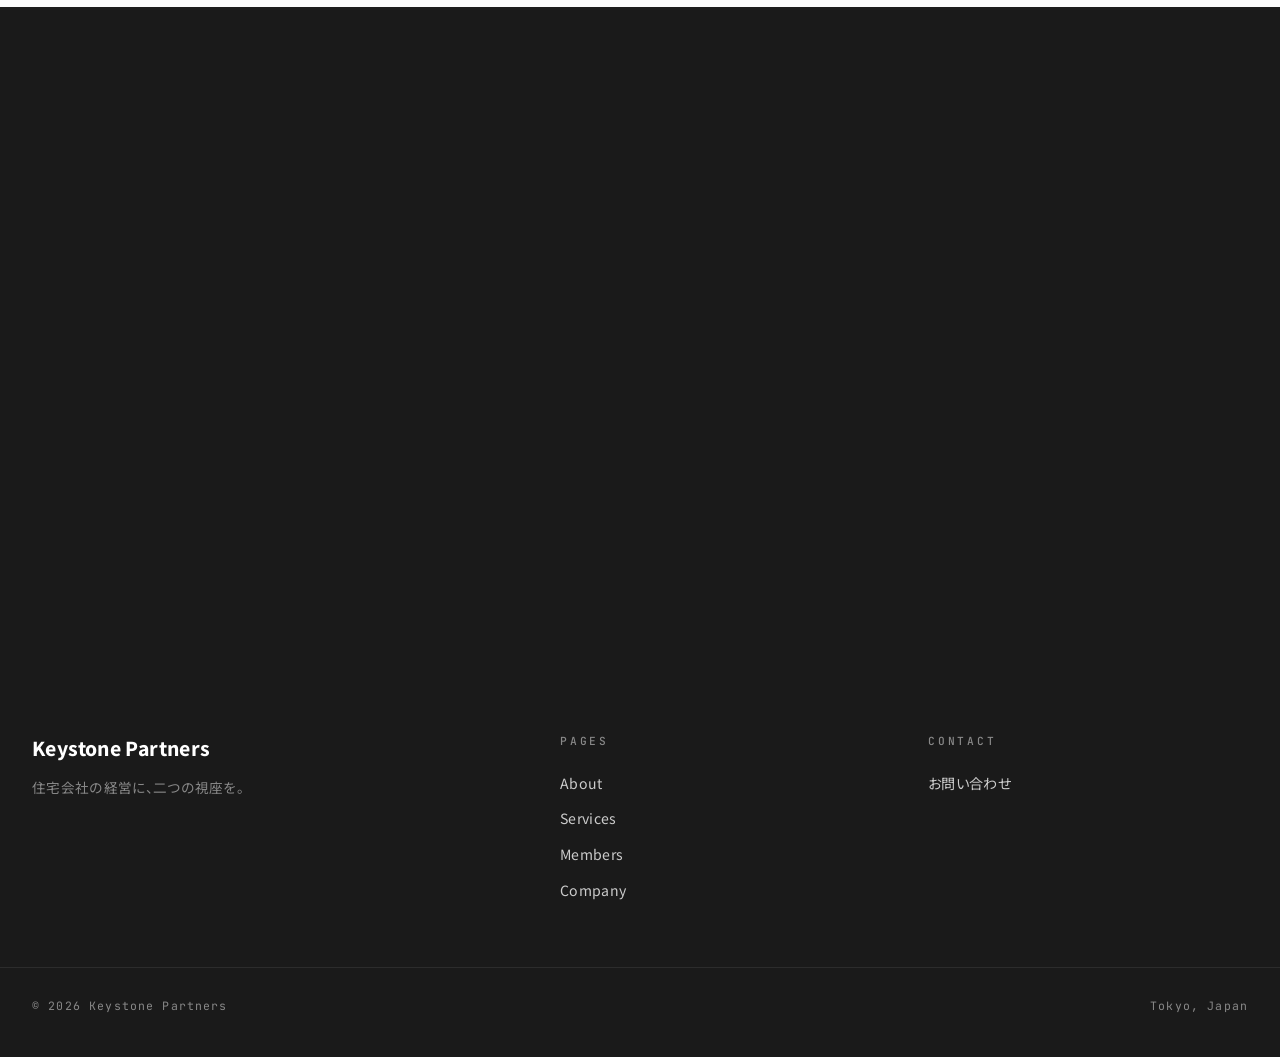
==== commit 6603a3de: "Add files via upload" ====
--- a/about.html
+++ b/about.html
@@ -62,8 +62,9 @@
     <div class="about-story-image reveal-on-scroll" style="background-image: url('images/about-story.jpg'); background-color: #2a2620;"></div>
     <div class="about-story-text reveal-on-scroll">
       <p>住宅業界は、長期的な市場縮小という構造的な逆風の中にあります。一方で、業界トップ層は売上を伸ばし続けている。両者を分けるのは何か。</p>
-      <p>私たちは長年、それぞれの立場で住宅業界に関わってきました。一人は経営戦略・新規事業・DXの実装現場で。もう一人は営業の最前線、そして複数社の経営ボードで。</p>
+      <p>私たちは長年、それぞれの立場で住宅業界に関わってきました。一人は経営戦略・新規事業・DXの<em>実装現場</em>で。もう一人は営業の最前線、そして複数社の経営ボードで。</p>
       <p>業界の課題に対する答えは、片方の専門性だけでは出せない――そう確信したことが、Keystone Partnersを設立した出発点です。</p>
+      <p>そしてもう一つ、確信していることがあります。経営の課題は本来、戦略・営業・商品・DX・組織が絡み合った形で立ち現れるということ。<em>分野ごとに別々のコンサルを起用しても、統合と実装は結局クライアント側に残る。</em>私たちは、その全体を一つの事務所でワンストップに引き受けたい。それが、いま私たちが「統合型コンサルティング」と呼んでいるものです。</p>
       <p>経営の意思決定と、現場での実装。両方の視座を併せ持つ少人数の事務所として、住宅会社の経営に深く関わっていきます。</p>
     </div>
   </div>
@@ -141,9 +142,9 @@
     <article class="strength-item reveal-on-scroll">
       <div class="strength-num">03</div>
       <div>
-        <h3 class="strength-title">実装まで責任を持つ</h3>
+        <h3 class="strength-title">実装経験に基づく統合提案</h3>
         <p class="strength-desc">
-          戦略の提示で終わらず、ツール導入、組織変更、KPI運用の定着までを伴走します。コンサルが抜けた後も自走できる状態を、ゴールに設定します。
+          戦略の提示で終わらず、ツール導入、組織変更、KPI運用の定着までを伴走します。<em>自身が現場で実装してきた経験</em>に基づくため、提案と実装が分断されません。コンサルが抜けた後も自走できる状態を、ゴールに設定します。
         </p>
       </div>
     </article>
--- a/style.css
+++ b/style.css
@@ -66,12 +66,12 @@
   opacity: 0.55;
 }
 
-/* Emphasis: italic serif — used sparingly */
+/* Emphasis: serif + accent color — Japanese-friendly (no italic) */
 em {
-  font-style: italic;
+  font-style: normal;
   font-family: var(--font-serif);
-  font-weight: 400;
-  color: var(--ink);
+  font-weight: 500;
+  color: var(--accent);
   font-feature-settings: "palt" 1;
 }
 
@@ -393,6 +393,13 @@
   text-shadow: 0 1px 20px rgba(0, 0, 0, 0.4);
 }
 
+/* Hero内のem は暗い背景上で見やすいオレンジアクセントに */
+.hero-sub em,
+.hero-headline em {
+  color: var(--accent);
+  text-shadow: 0 1px 20px rgba(0, 0, 0, 0.4);
+}
+
 .hero-meta {
   display: inline-block;
   font-size: 0.72rem;
@@ -1358,7 +1365,7 @@
 .member-note {
   font-size: 0.82rem;
   color: var(--gray-500);
-  font-style: italic;
+  font-style: normal;
   margin-top: 1rem;
   line-height: 1.7;
 }
@@ -1501,7 +1508,7 @@
 .contact-info-value .placeholder {
   color: var(--gray-500);
   font-size: 0.88rem;
-  font-style: italic;
+  font-style: normal;
 }
 
 .contact-note {
@@ -1775,3 +1782,174 @@
   background: var(--accent);
   color: var(--white);
 }
+
+/* ============================================
+   INTEGRATIVE (統合型コンサルティング)
+   v3 additions — Integrative consulting concept
+   ============================================ */
+.integrative {
+  padding: var(--space-xl) 0;
+  background: var(--gray-50);
+  border-top: 1px solid var(--gray-200);
+}
+
+.integrative-lead {
+  font-size: 1.0625rem;
+  line-height: 2;
+  color: var(--gray-700);
+  margin: 2rem 0 4rem;
+  max-width: 56rem;
+}
+
+.integrative-lead em {
+  color: var(--ink);
+  font-weight: 500;
+}
+
+.integrative-compare {
+  display: grid;
+  grid-template-columns: 1fr 1fr;
+  gap: 2rem;
+  margin: 3rem auto 4rem;
+  max-width: 72rem;
+  padding: 0 var(--space-md);
+}
+
+.integrative-card {
+  padding: 2.5rem 2rem;
+  background: var(--white);
+  border: 1px solid var(--gray-200);
+  position: relative;
+}
+
+.integrative-card.is-conventional {
+  opacity: 0.78;
+}
+
+.integrative-card.is-ours {
+  border-color: var(--accent);
+  border-width: 1px 1px 1px 4px;
+  background: var(--white);
+}
+
+.integrative-card-eyebrow {
+  font-family: var(--font-mono);
+  font-size: 0.7rem;
+  letter-spacing: 0.18em;
+  text-transform: uppercase;
+  color: var(--gray-500);
+  margin-bottom: 0.75rem;
+}
+
+.integrative-card.is-ours .integrative-card-eyebrow {
+  color: var(--accent);
+}
+
+.integrative-card-title {
+  font-size: 1.25rem;
+  font-weight: 700;
+  line-height: 1.5;
+  margin-bottom: 1.25rem;
+  color: var(--ink);
+}
+
+.integrative-card-title em {
+  font-style: normal;
+  font-family: var(--font-serif);
+  font-weight: 500;
+}
+
+.integrative-card-body {
+  font-size: 0.95rem;
+  line-height: 1.9;
+  color: var(--gray-700);
+}
+
+.integrative-card-body p + p {
+  margin-top: 0.75rem;
+}
+
+/* Process flow — stepped narrative */
+.integrative-flow {
+  max-width: 72rem;
+  margin: 4rem auto 0;
+  padding: 0 var(--space-md);
+}
+
+.integrative-flow-title {
+  font-size: 1.4rem;
+  font-weight: 700;
+  text-align: center;
+  margin-bottom: 0.5rem;
+  color: var(--ink);
+}
+
+.integrative-flow-title em {
+  font-style: normal;
+  font-family: var(--font-serif);
+}
+
+.integrative-flow-sub {
+  text-align: center;
+  color: var(--gray-500);
+  font-size: 0.9rem;
+  margin-bottom: 3rem;
+}
+
+.integrative-steps {
+  display: grid;
+  grid-template-columns: repeat(4, 1fr);
+  gap: 1rem;
+  position: relative;
+}
+
+.integrative-step {
+  padding: 1.5rem 1.25rem;
+  background: var(--white);
+  border-top: 2px solid var(--accent);
+  position: relative;
+}
+
+.integrative-step-num {
+  font-family: var(--font-mono);
+  font-size: 0.7rem;
+  letter-spacing: 0.18em;
+  color: var(--accent);
+  margin-bottom: 0.5rem;
+}
+
+.integrative-step-title {
+  font-size: 1rem;
+  font-weight: 700;
+  margin-bottom: 0.5rem;
+  color: var(--ink);
+}
+
+.integrative-step-desc {
+  font-size: 0.85rem;
+  line-height: 1.7;
+  color: var(--gray-700);
+}
+
+/* Mobile */
+@media (max-width: 768px) {
+  .integrative-compare {
+    grid-template-columns: 1fr;
+    gap: 1.25rem;
+  }
+  .integrative-steps {
+    grid-template-columns: 1fr;
+  }
+}
+
+/* Subtle pull-quote inline emphasis (used in story update) */
+.pullquote {
+  font-family: var(--font-serif);
+  font-style: normal;
+  font-size: 1.1rem;
+  line-height: 1.9;
+  color: var(--ink);
+  padding: 1.5rem 0 1.5rem 1.5rem;
+  border-left: 3px solid var(--accent);
+  margin: 1.5rem 0;
+}
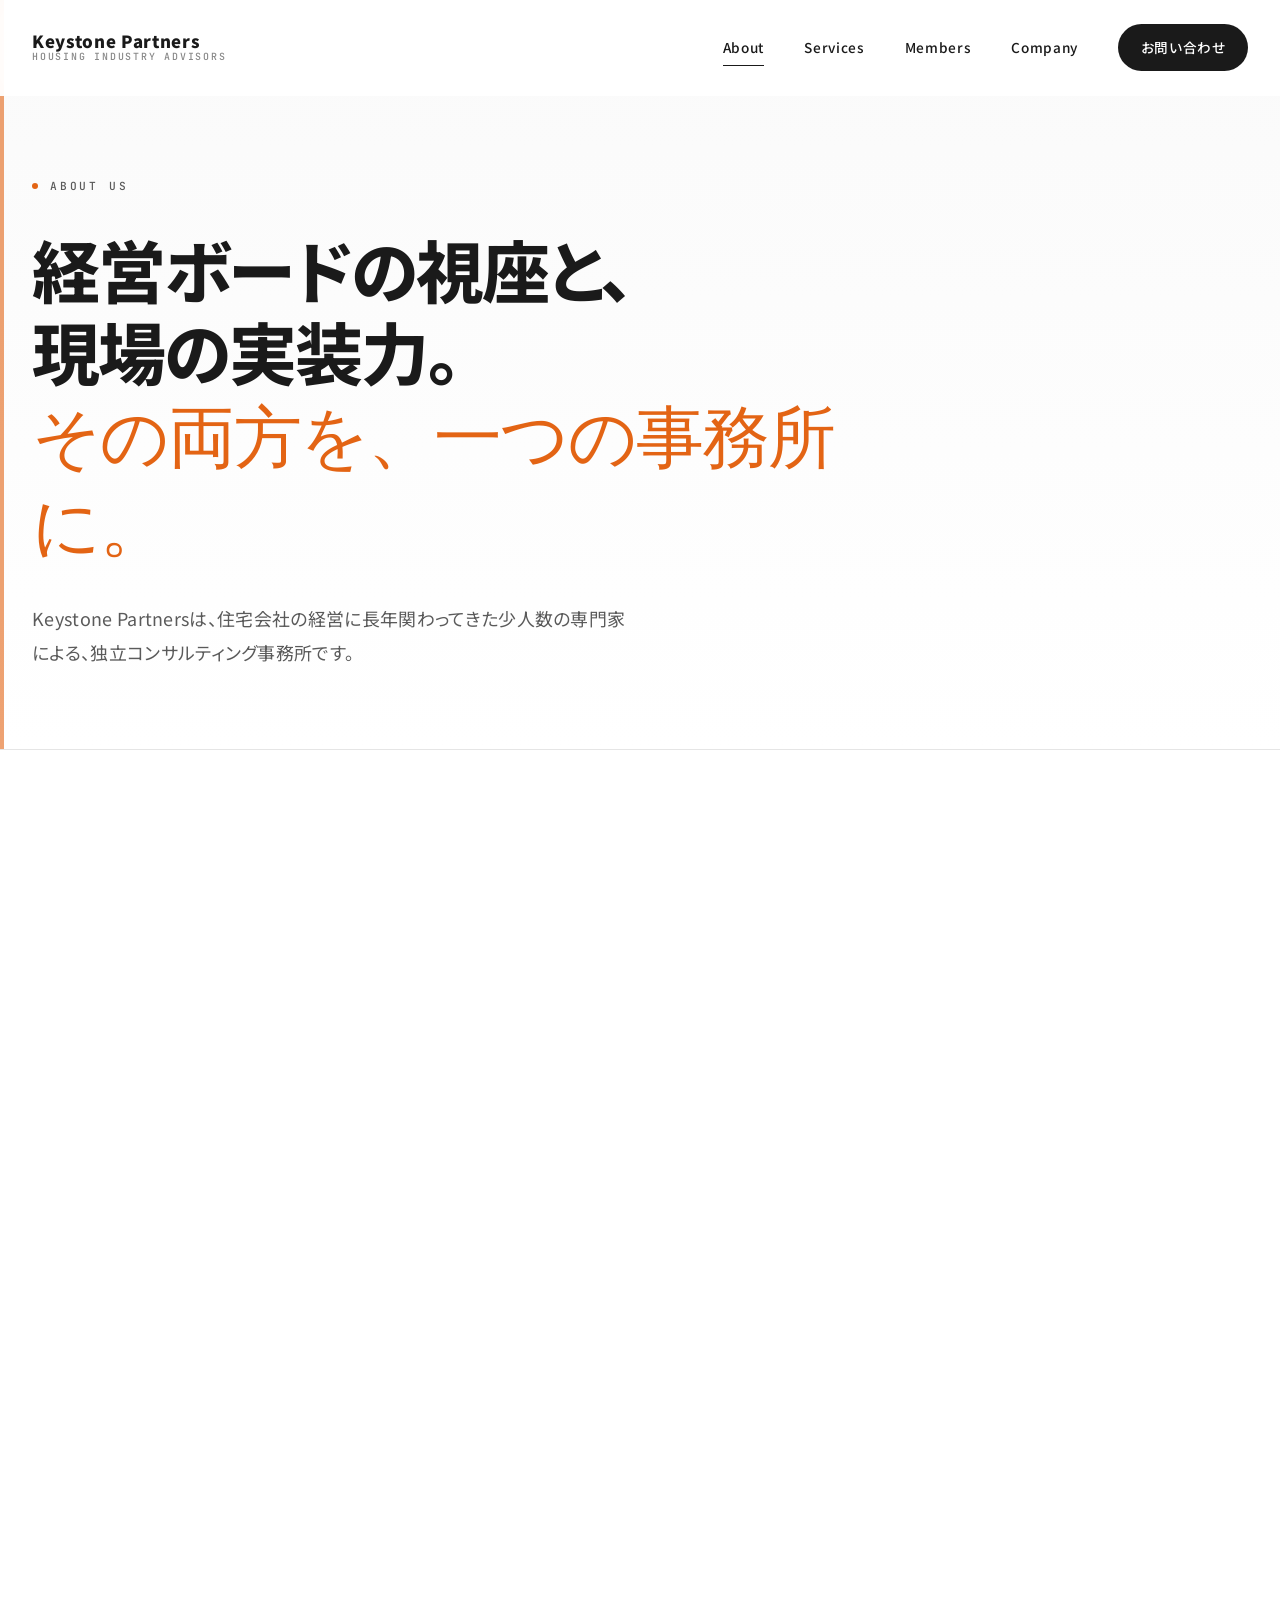
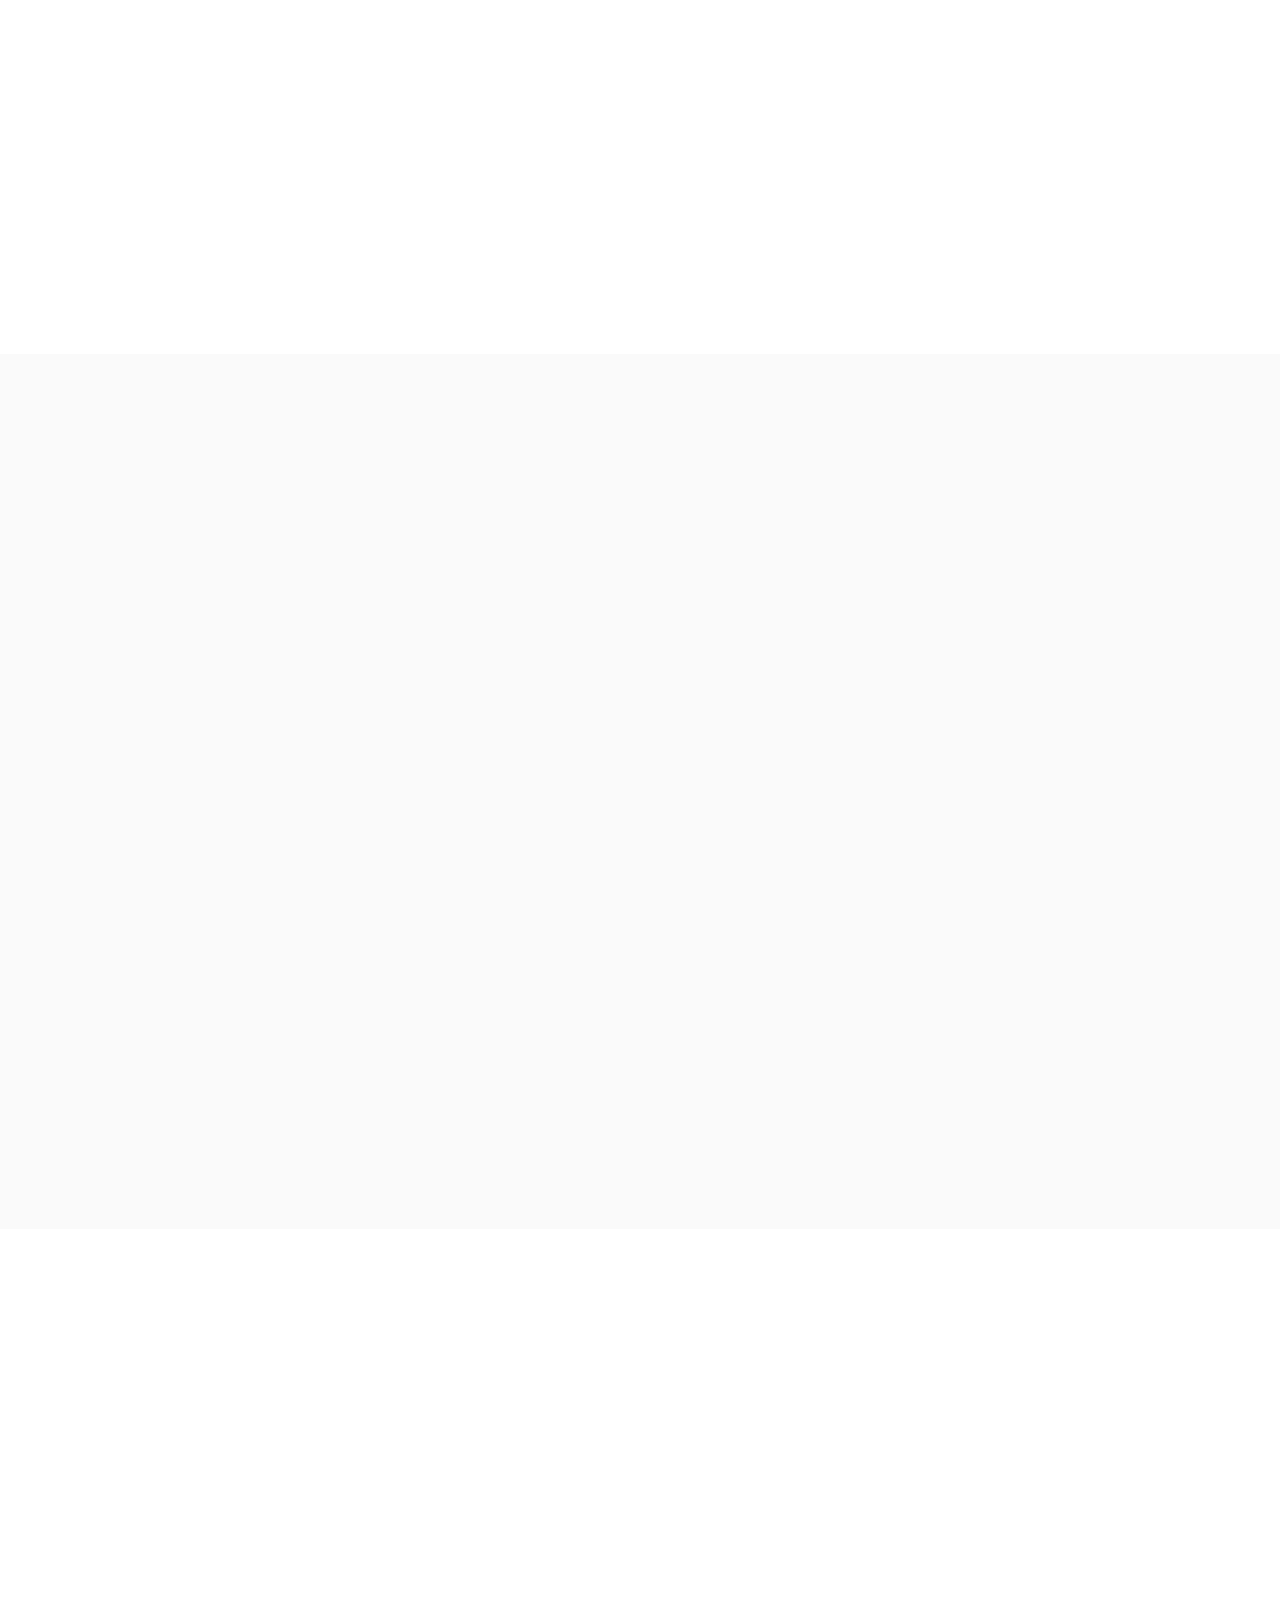
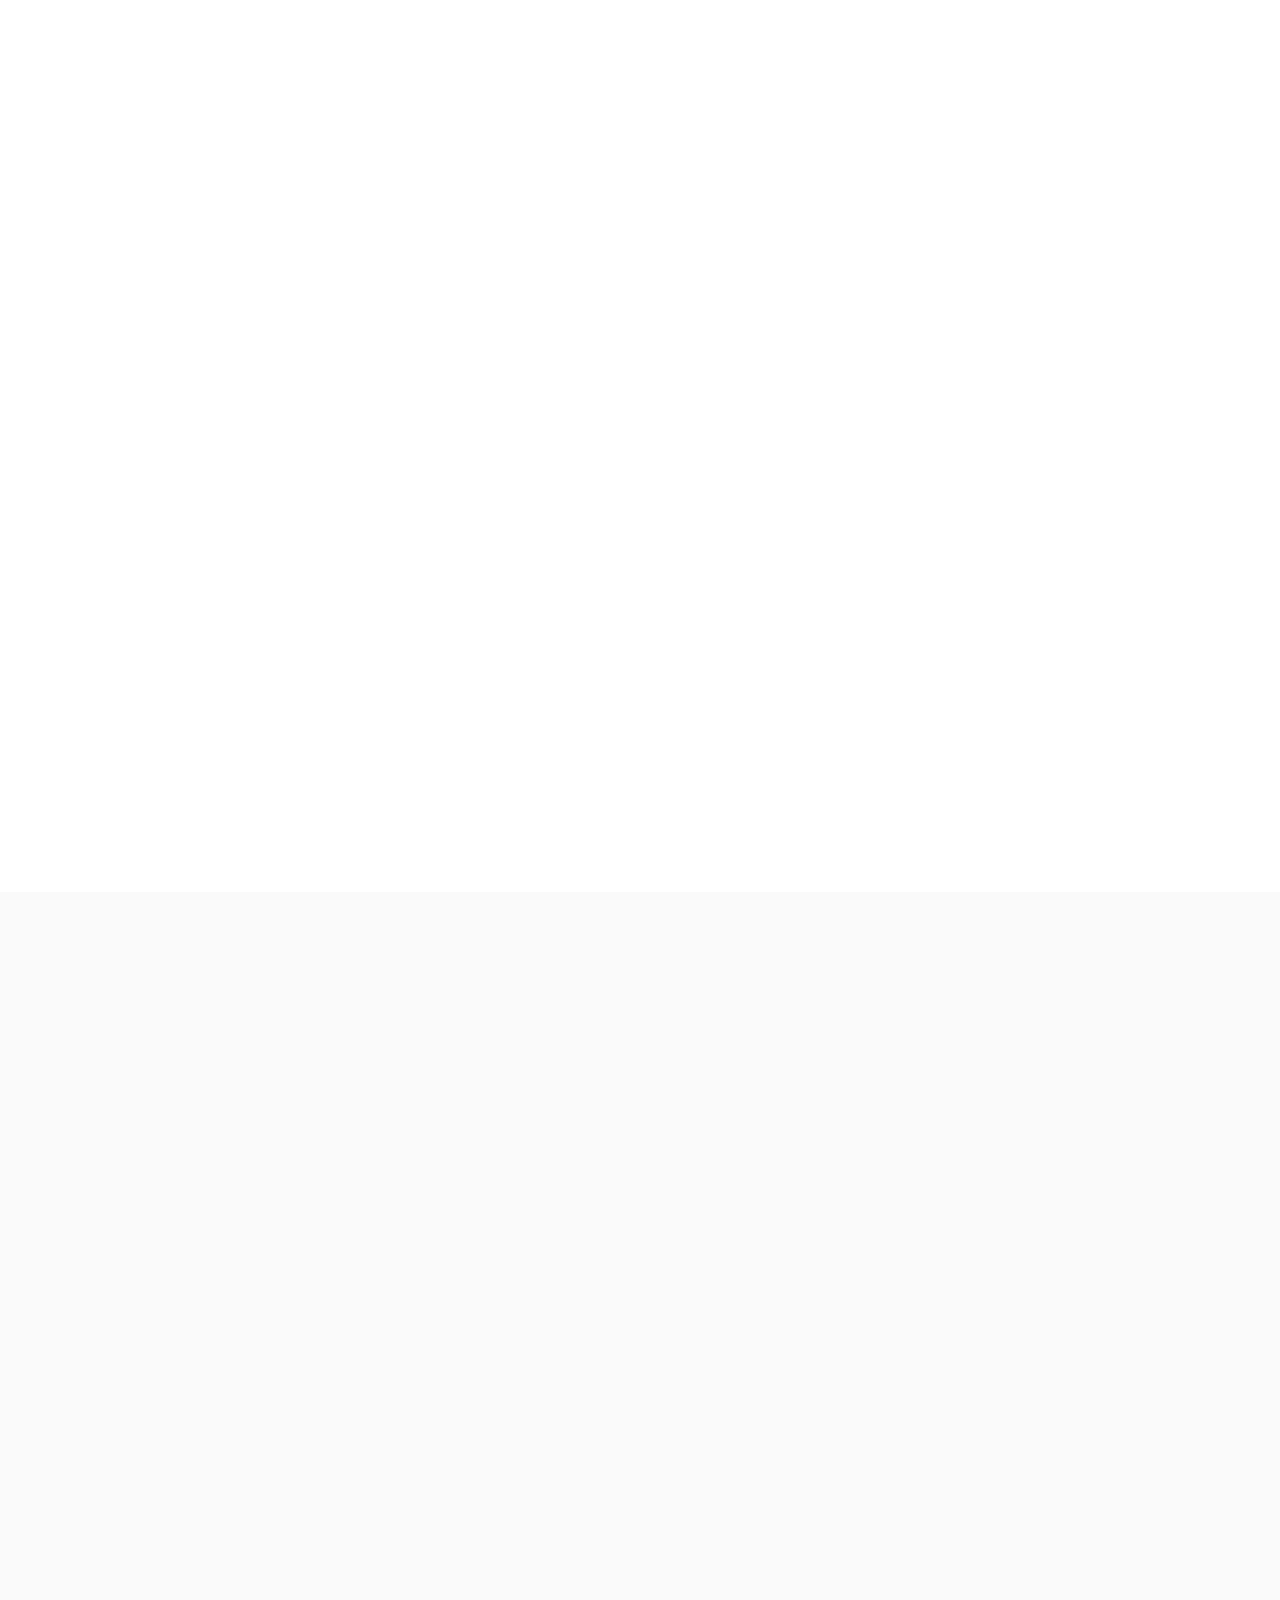
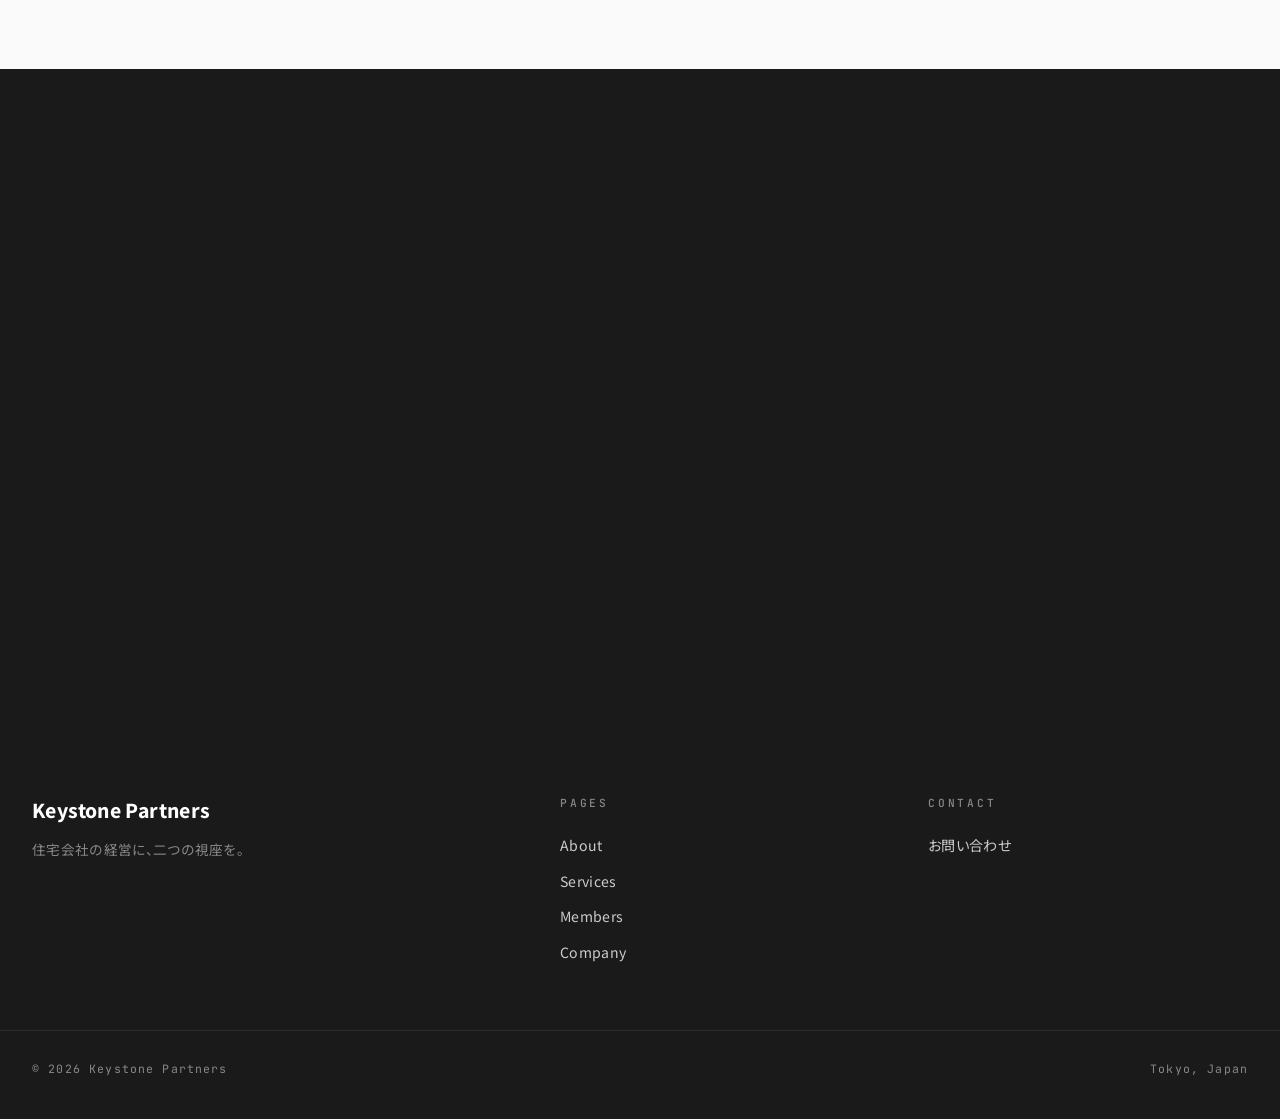
==== commit 1df4a063: "Add files via upload" ====
--- a/about.html
+++ b/about.html
@@ -59,7 +59,7 @@
   </div>
 
   <div class="about-story-split">
-    <div class="about-story-image reveal-on-scroll" style="background-image: url('images/about-story.jpg'); background-color: #2a2620;"></div>
+    <div class="about-story-image reveal-on-scroll" style="background-image: url('images/about-story.png'); background-color: #2a2620;"></div>
     <div class="about-story-text reveal-on-scroll">
       <p>住宅業界は、長期的な市場縮小という構造的な逆風の中にあります。一方で、業界トップ層は売上を伸ばし続けている。両者を分けるのは何か。</p>
       <p>私たちは長年、それぞれの立場で住宅業界に関わってきました。一人は経営戦略・新規事業・DXの<em>実装現場</em>で。もう一人は営業の最前線、そして複数社の経営ボードで。</p>
@@ -144,7 +144,7 @@
       <div>
         <h3 class="strength-title">実装経験に基づく統合提案</h3>
         <p class="strength-desc">
-          戦略の提示で終わらず、ツール導入、組織変更、KPI運用の定着までを伴走します。<em>自身が現場で実装してきた経験</em>に基づくため、提案と実装が分断されません。コンサルが抜けた後も自走できる状態を、ゴールに設定します。
+          戦略の提示で終わらず、ツール導入、組織変更、KPI運用の定着までを伴走します。<em>自身が現場で実装してきた経験</em>に基づくため、提案と実装が分断されません。コンサルが抜けた後も自走できる状態をゴールとして目指します。なお、コンサルティングの責任範囲は伴走指導までであり、実装作業の実行責任はクライアント側にあります。
         </p>
       </div>
     </article>
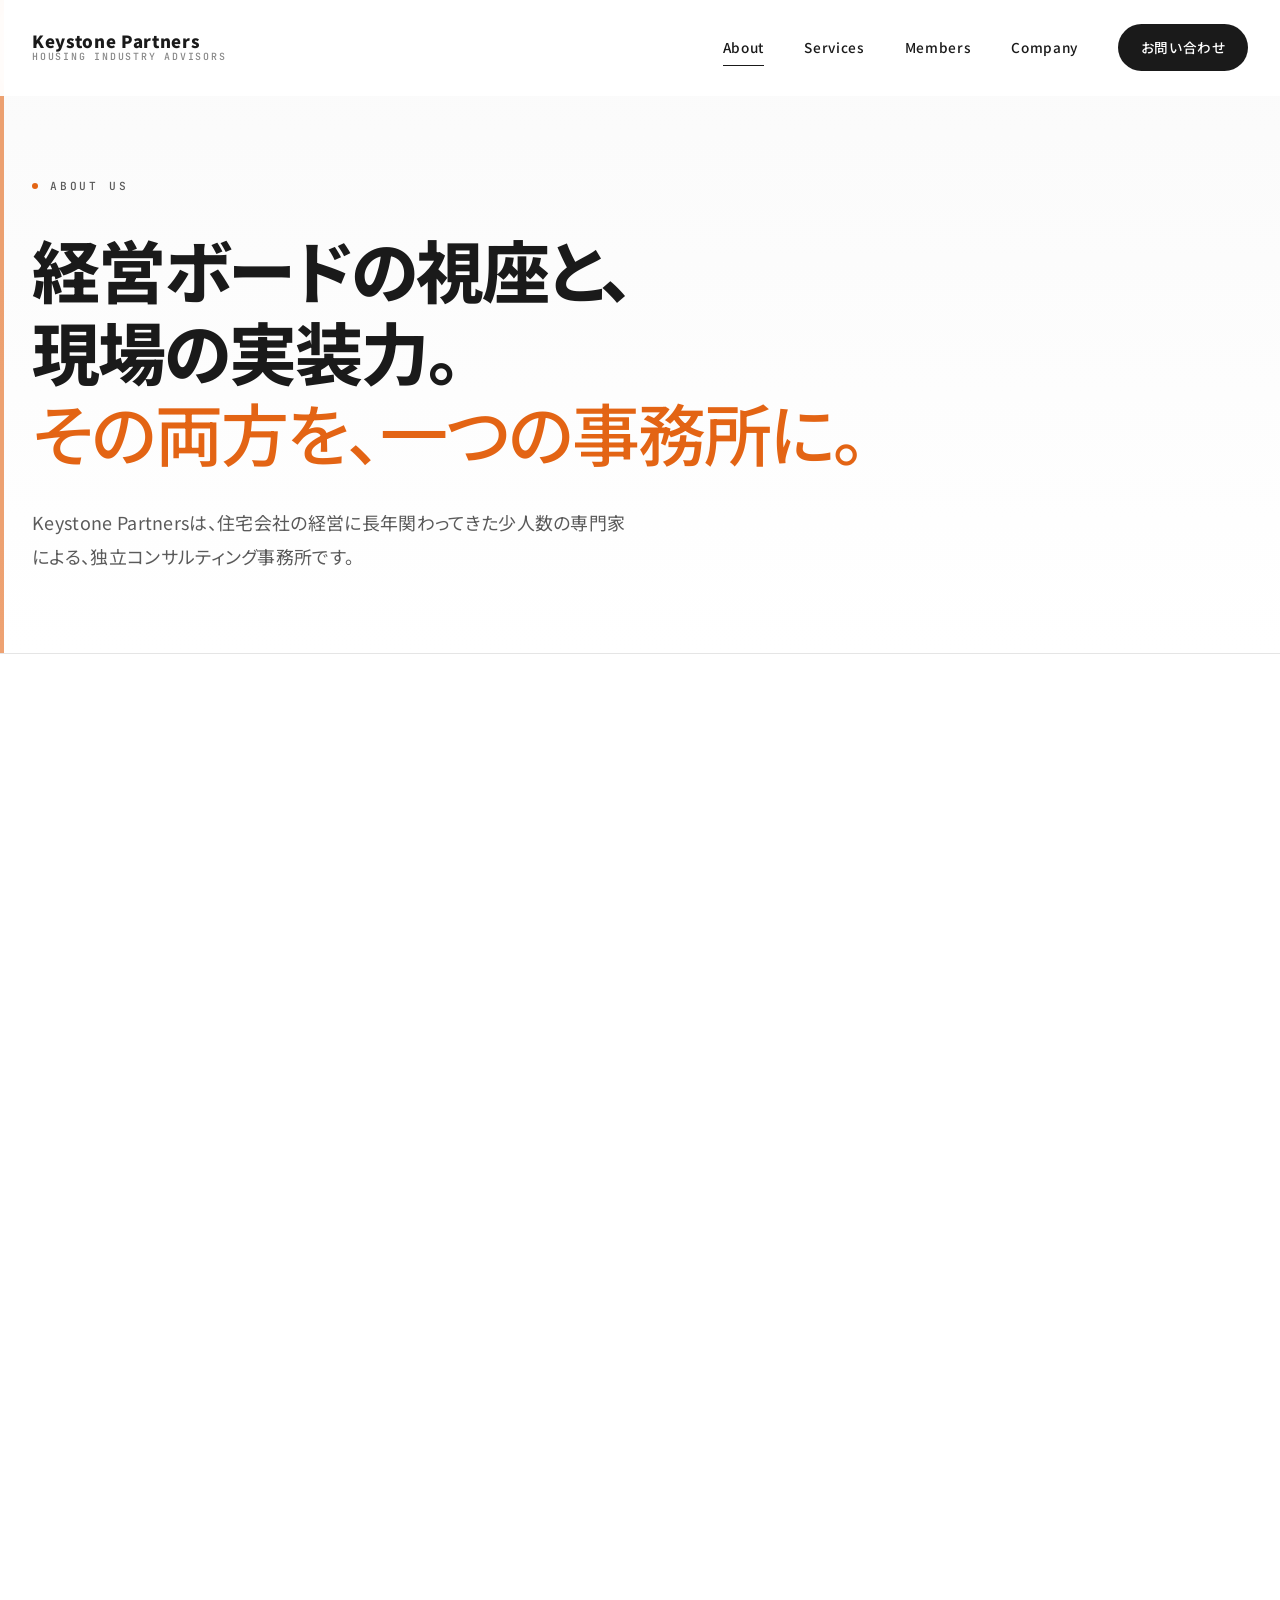
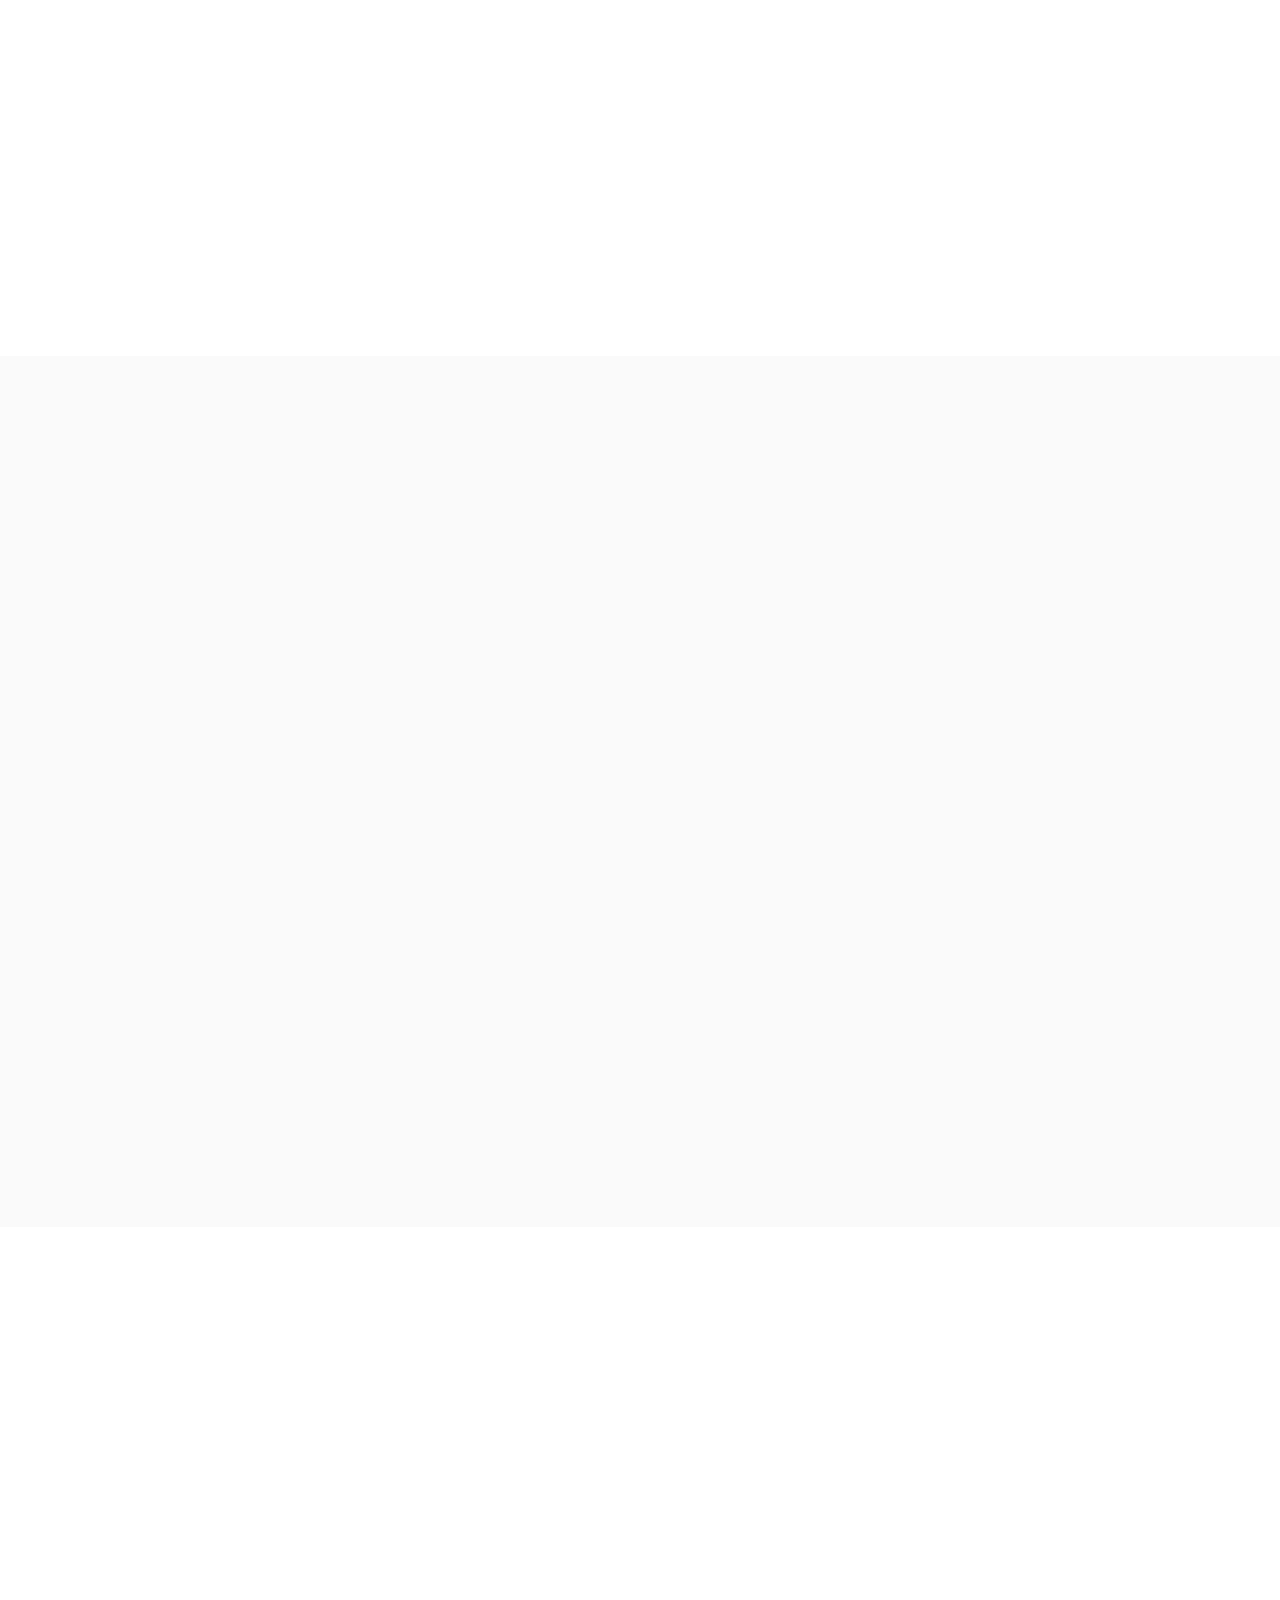
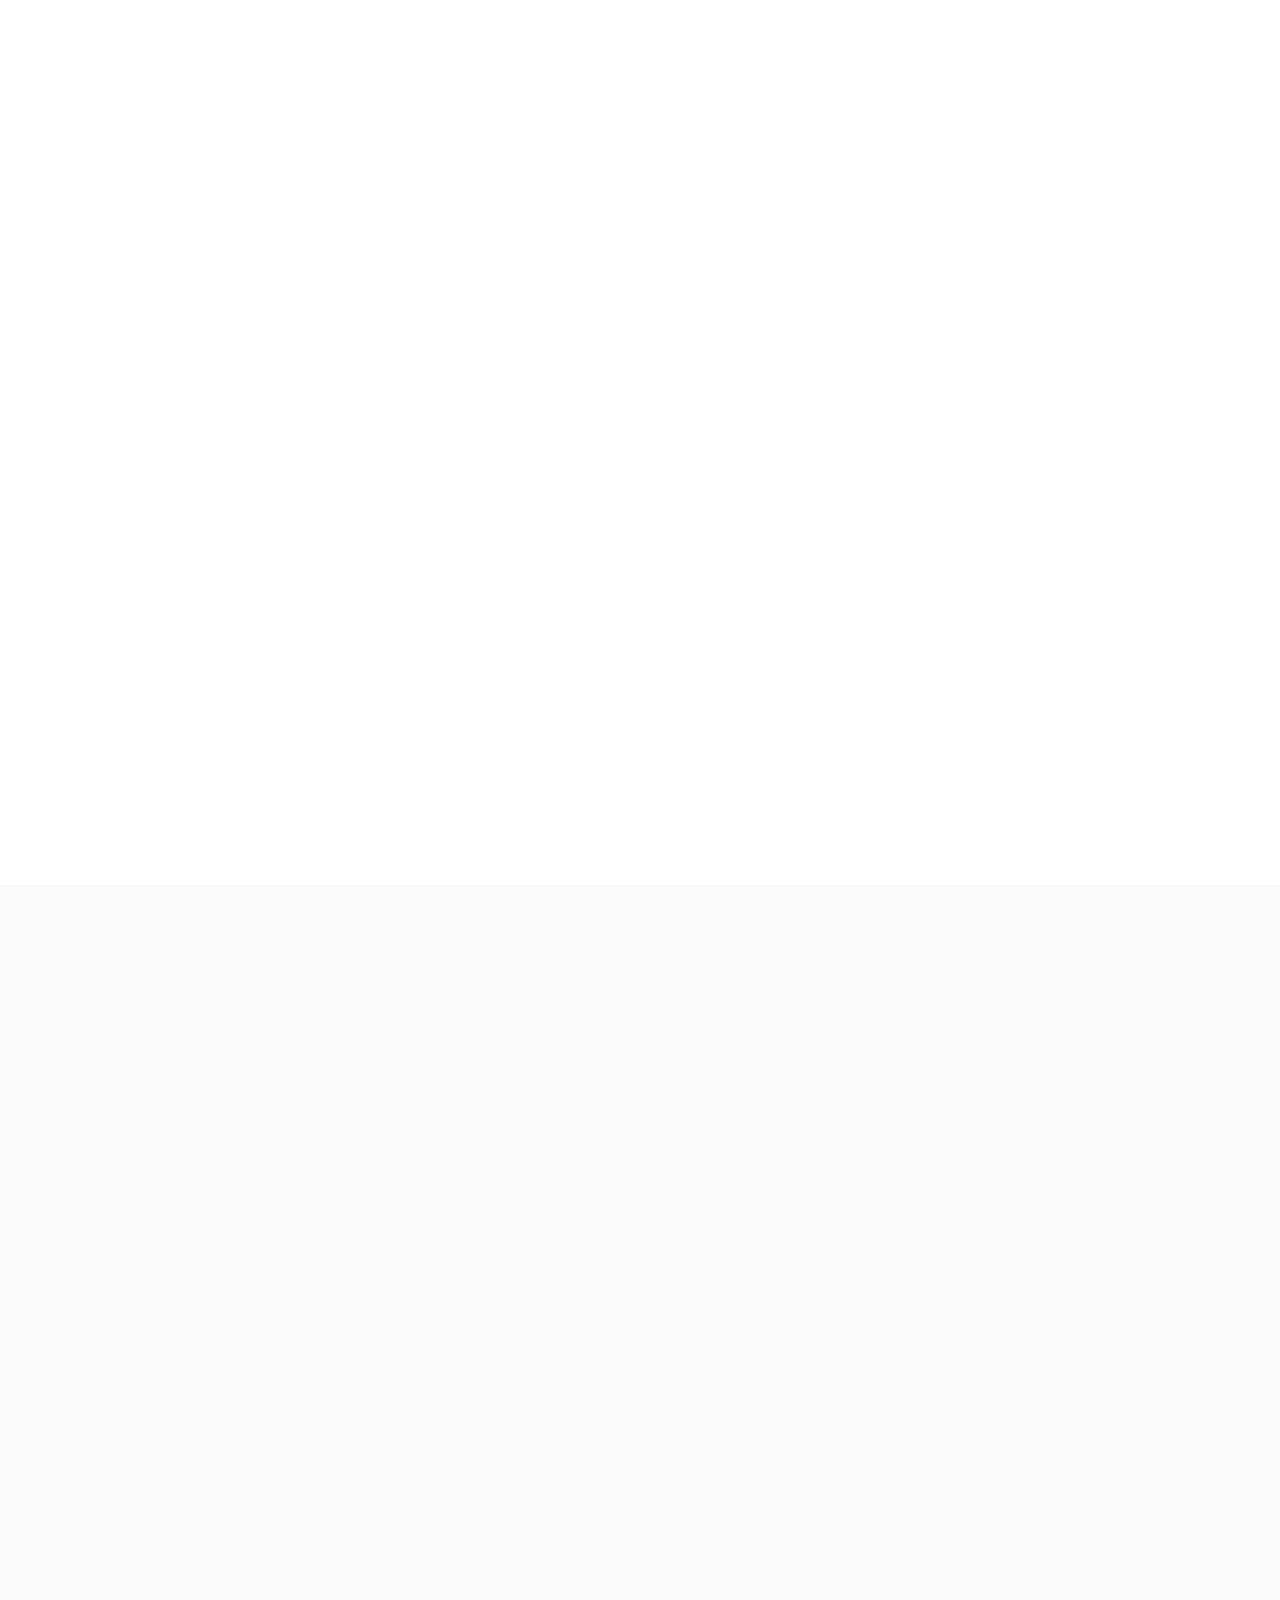
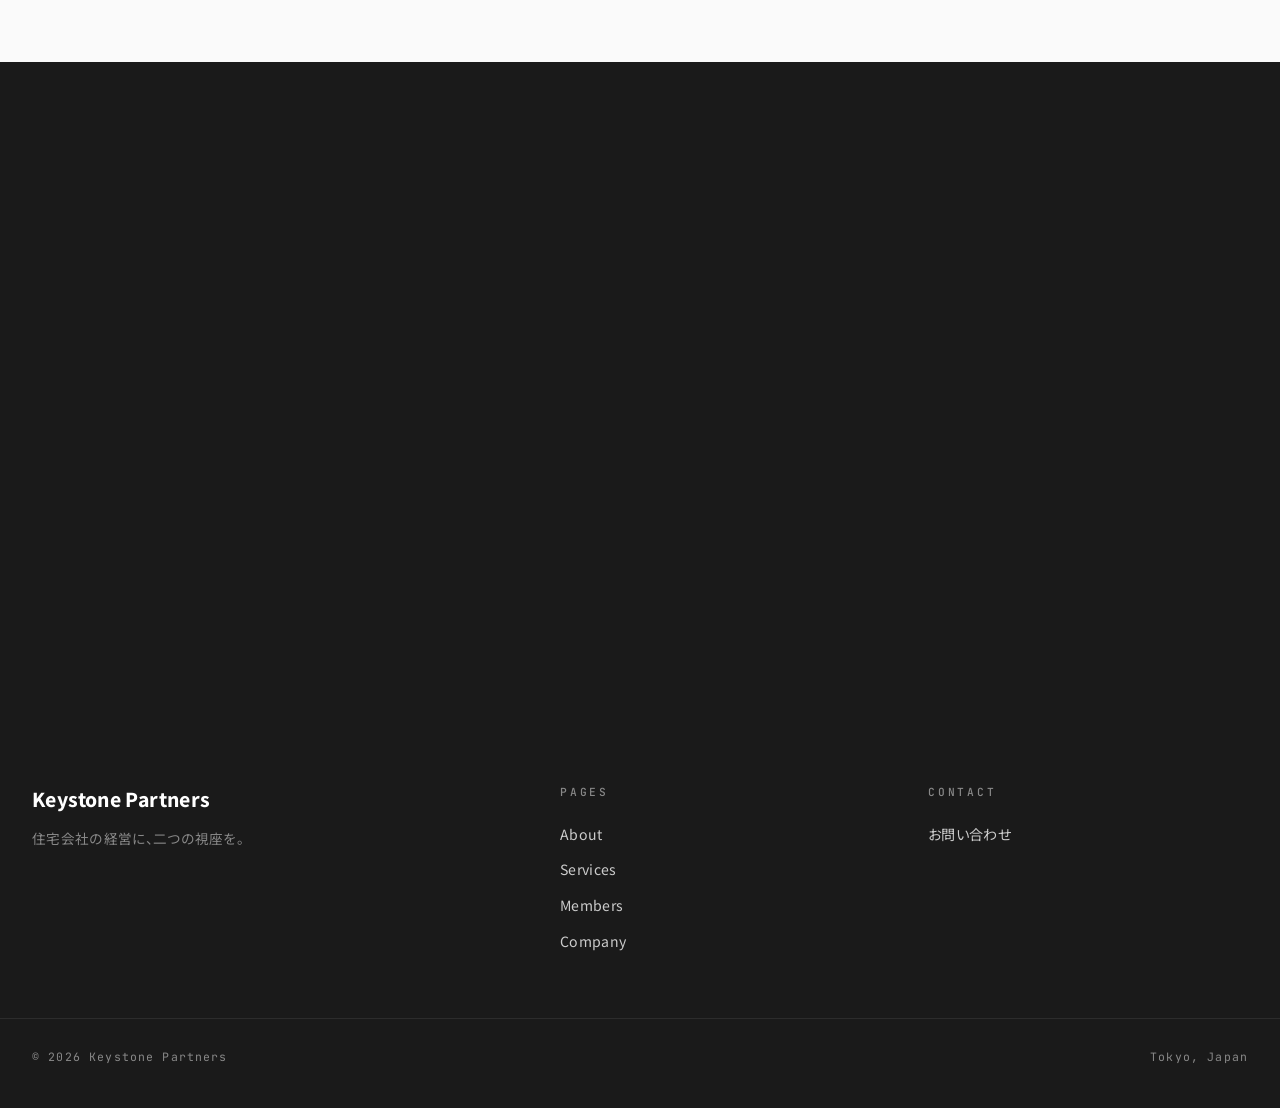
==== commit 28841689: "Minor update" ====
--- a/about.html
+++ b/about.html
@@ -61,7 +61,7 @@
   <div class="about-story-split">
     <div class="about-story-image reveal-on-scroll" style="background-image: url('images/about-story.png'); background-color: #2a2620;"></div>
     <div class="about-story-text reveal-on-scroll">
-      <p>住宅業界は、長期的な市場縮小という構造的な逆風の中にあります。一方で、業界トップ層は売上を伸ばし続けている。両者を分けるのは何か。</p>
+      <p>住宅業界は、長期的な市場縮小という構造的な逆風の中にあります。戸建て住宅着工は前年比▼2%。しかし、ハウスメーカー上位20社のうち16社 (80%) は増収を達成している<small>(出典: 東京商工リサーチ「主なハウスメーカー140社」2024年度業績調査)</small>。これは『大手だから』の話ではありません。同じ上位20社でも4社は伸び悩み、逆に規模が小さくても急成長している中堅企業は確実に存在します。<em>成長と停滞を分けているのは、規模ではなく戦略の有無</em>です。</p>
       <p>私たちは長年、それぞれの立場で住宅業界に関わってきました。一人は経営戦略・新規事業・DXの<em>実装現場</em>で。もう一人は営業の最前線、そして複数社の経営ボードで。</p>
       <p>業界の課題に対する答えは、片方の専門性だけでは出せない――そう確信したことが、Keystone Partnersを設立した出発点です。</p>
       <p>そしてもう一つ、確信していることがあります。経営の課題は本来、戦略・営業・商品・DX・組織が絡み合った形で立ち現れるということ。<em>分野ごとに別々のコンサルを起用しても、統合と実装は結局クライアント側に残る。</em>私たちは、その全体を一つの事務所でワンストップに引き受けたい。それが、いま私たちが「統合型コンサルティング」と呼んでいるものです。</p>
@@ -90,9 +90,9 @@
 
     <div class="principle reveal-on-scroll">
       <div class="principle-label">Vision</div>
-      <h3 class="principle-title">勝ち残り、引き継がれる会社へ。</h3>
+      <h3 class="principle-title">持続し、引き継がれる会社へ。</h3>
       <p class="principle-body">
-        縮小する住宅市場の中で、勝ち残り、次世代に引き継がれる住宅会社を、一社でも多く生み出す。
+        縮小する住宅市場の中で、戦略を持って成長を続け、次世代に引き継がれる住宅会社を、一社でも多く生み出す。
       </p>
     </div>
 
--- a/style.css
+++ b/style.css
@@ -66,10 +66,11 @@
   opacity: 0.55;
 }
 
-/* Emphasis: serif + accent color — Japanese-friendly (no italic) */
+/* Emphasis: keep surrounding sans-serif font, accent color + slightly bolder
+   Japanese-friendly (no italic, no Mincho serif) */
 em {
   font-style: normal;
-  font-family: var(--font-serif);
+  font-family: inherit;
   font-weight: 500;
   color: var(--accent);
   font-feature-settings: "palt" 1;
@@ -1802,7 +1803,6 @@
 }
 
 .integrative-lead em {
-  color: var(--ink);
   font-weight: 500;
 }
 
@@ -1855,7 +1855,7 @@
 
 .integrative-card-title em {
   font-style: normal;
-  font-family: var(--font-serif);
+  font-family: inherit;
   font-weight: 500;
 }
 
@@ -1886,7 +1886,7 @@
 
 .integrative-flow-title em {
   font-style: normal;
-  font-family: var(--font-serif);
+  font-family: inherit;
 }
 
 .integrative-flow-sub {
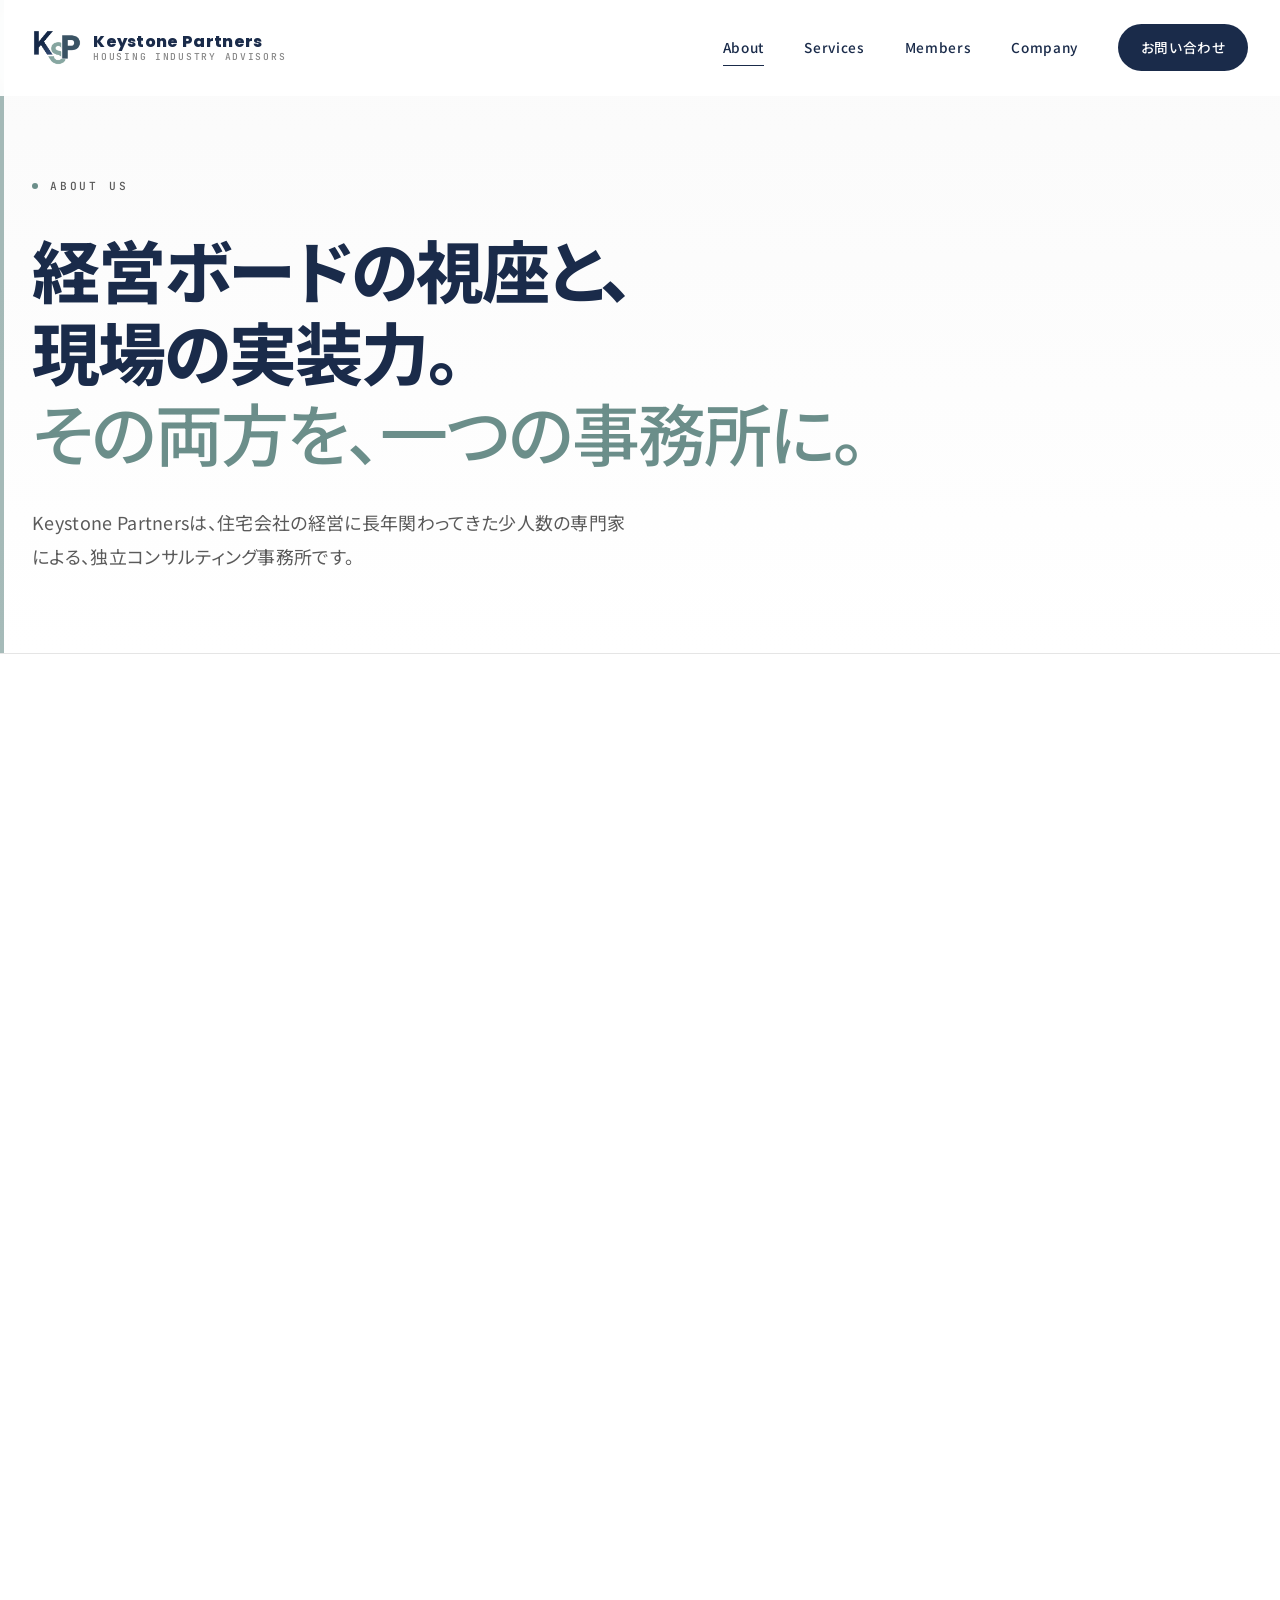
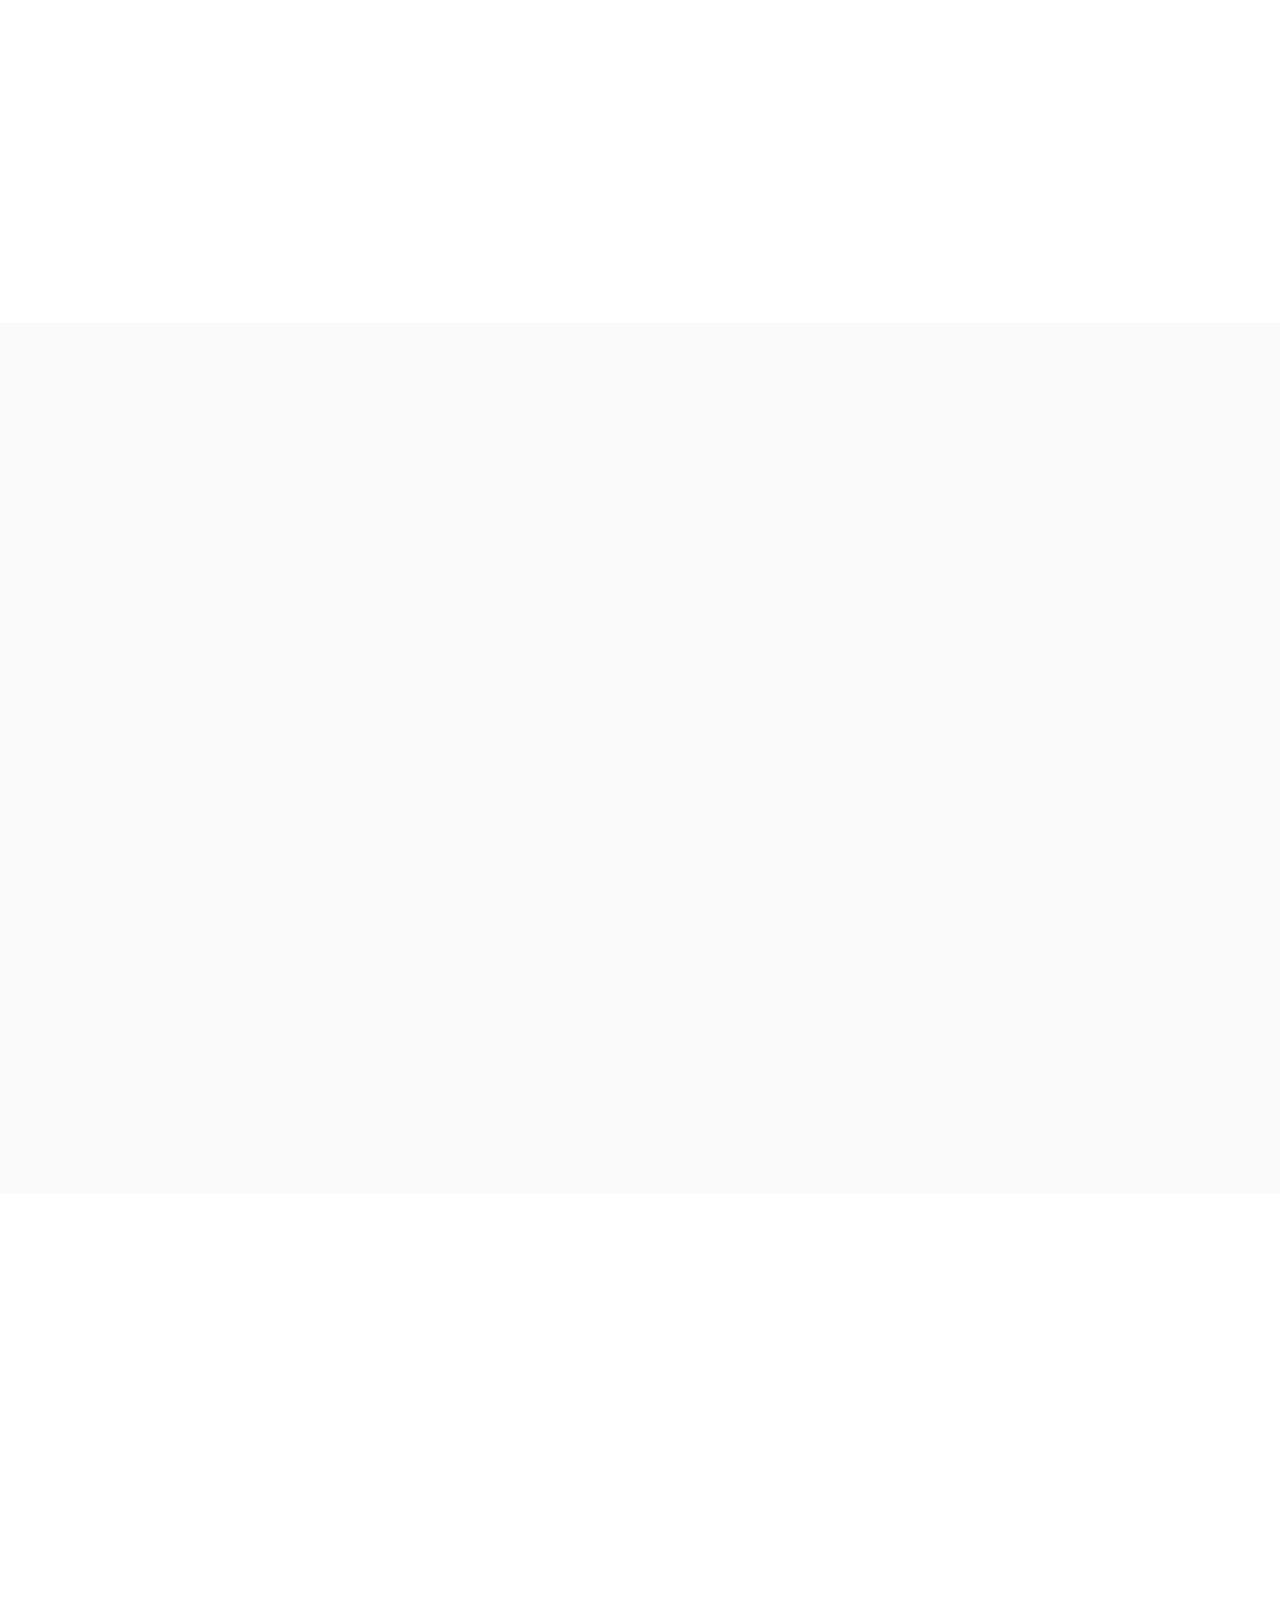
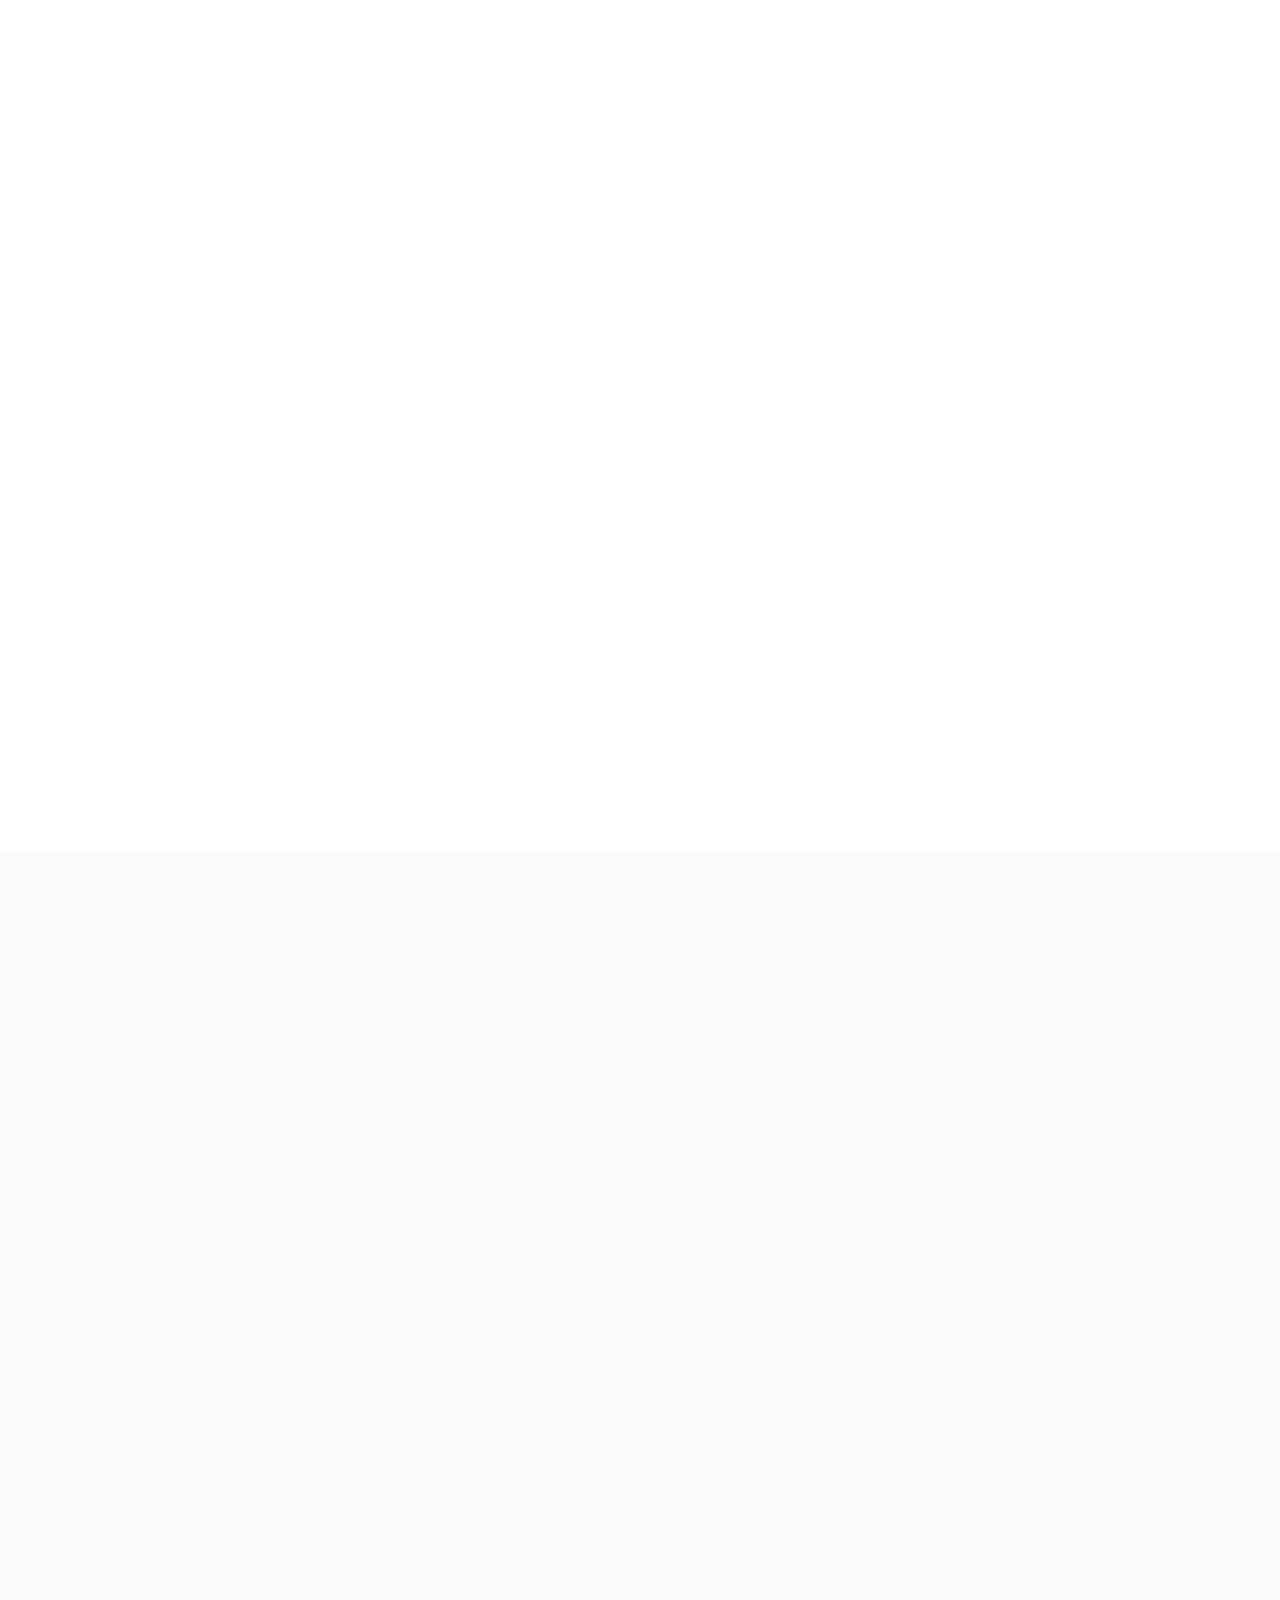
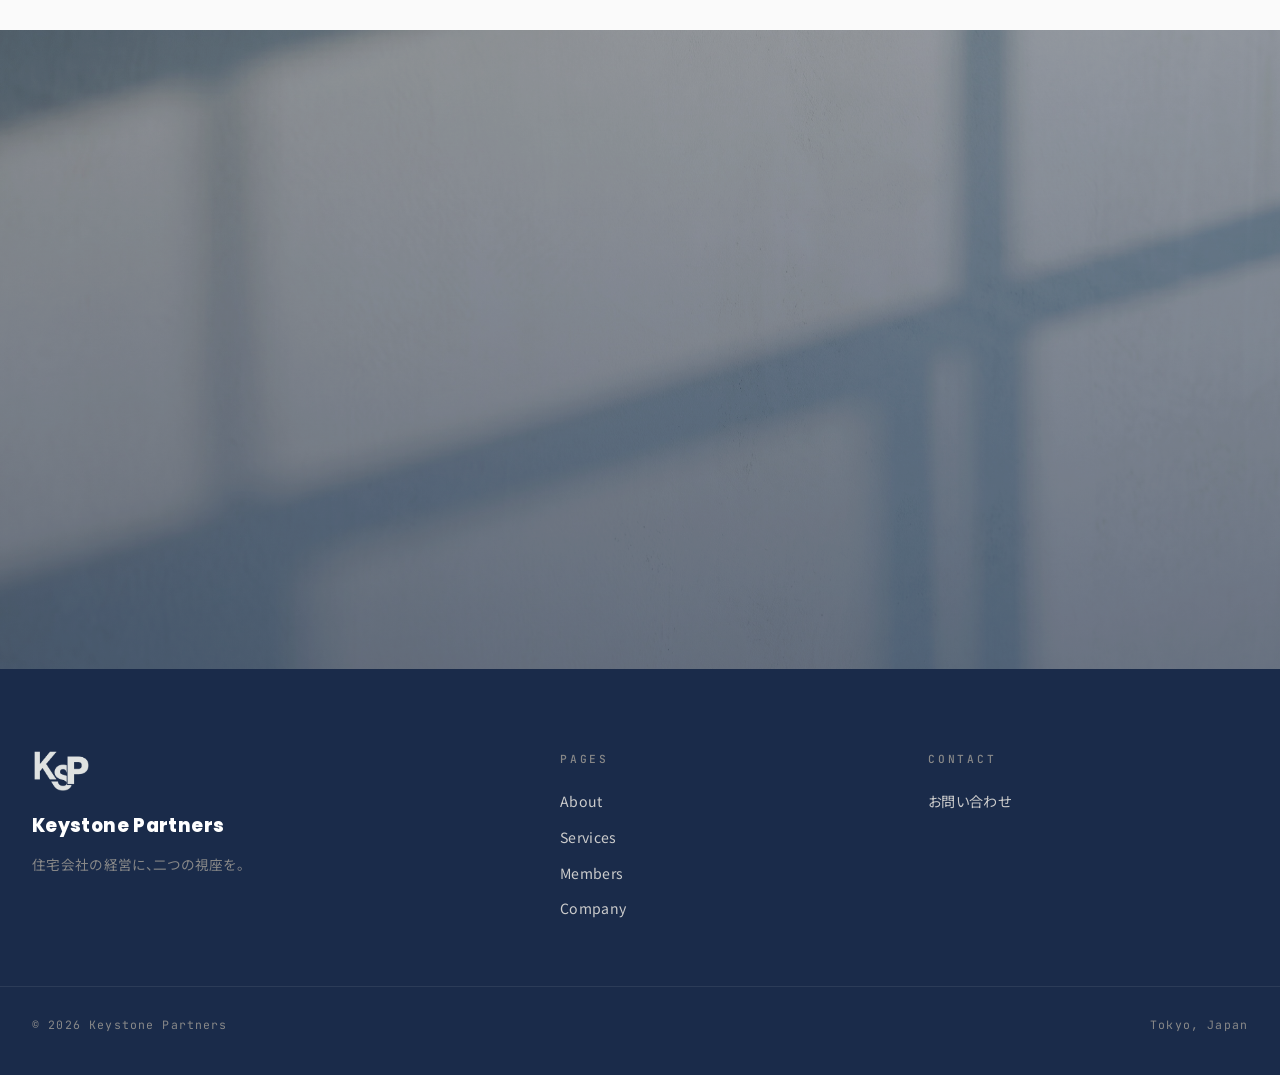
==== commit 03beed91: "Back to blue-based design" ====
--- a/about.html
+++ b/about.html
@@ -7,7 +7,7 @@
 <meta name="description" content="Keystone Partnersについて。経営ボードの視座と、現場の実装力。その両方を一つの事務所に。設立背景、Mission/Vision/Values、私たちの強み。">
 <link rel="preconnect" href="https://fonts.googleapis.com">
 <link rel="preconnect" href="https://fonts.gstatic.com" crossorigin>
-<link href="https://fonts.googleapis.com/css2?family=Noto+Sans+JP:wght@400;500;700;800;900&family=Instrument+Serif:ital@0;1&family=JetBrains+Mono:wght@400;500;700&display=swap" rel="stylesheet">
+<link href="https://fonts.googleapis.com/css2?family=Noto+Sans+JP:wght@400;500;700;800;900&family=Instrument+Serif:ital@0;1&family=JetBrains+Mono:wght@400;500;700&family=Poppins:wght@800;900&display=swap" rel="stylesheet">
 <link rel="stylesheet" href="style.css">
 </head>
 <body>
@@ -15,8 +15,10 @@
 <nav class="nav">
   <div class="nav-inner">
     <a href="index.html" class="nav-logo" aria-label="Keystone Partners ホーム">
-      <span class="nav-logo-mark">Keystone Partners</span>
-      <span class="nav-logo-sub">Housing Industry Advisors</span>
+      <span class="nav-logo-text">
+        <span class="nav-logo-mark">Keystone Partners</span>
+        <span class="nav-logo-sub">Housing Industry Advisors</span>
+      </span>
     </a>
     <button class="nav-toggle" aria-label="メニューを開く" aria-expanded="false">
       <span></span><span></span><span></span>
@@ -59,7 +61,7 @@
   </div>
 
   <div class="about-story-split">
-    <div class="about-story-image reveal-on-scroll" style="background-image: url('images/about-story.png'); background-color: #2a2620;"></div>
+    <div class="about-story-image reveal-on-scroll" style="background-image: url('images/about-story.jpg'); background-color: #1A2B4A;"></div>
     <div class="about-story-text reveal-on-scroll">
       <p>住宅業界は、長期的な市場縮小という構造的な逆風の中にあります。戸建て住宅着工は前年比▼2%。しかし、ハウスメーカー上位20社のうち16社 (80%) は増収を達成している<small>(出典: 東京商工リサーチ「主なハウスメーカー140社」2024年度業績調査)</small>。これは『大手だから』の話ではありません。同じ上位20社でも4社は伸び悩み、逆に規模が小さくても急成長している中堅企業は確実に存在します。<em>成長と停滞を分けているのは、規模ではなく戦略の有無</em>です。</p>
       <p>私たちは長年、それぞれの立場で住宅業界に関わってきました。一人は経営戦略・新規事業・DXの<em>実装現場</em>で。もう一人は営業の最前線、そして複数社の経営ボードで。</p>
@@ -208,6 +210,7 @@
 <footer class="footer">
   <div class="footer-inner">
     <div class="footer-brand">
+      <div class="footer-brand-logo" aria-hidden="true"></div>
       <p class="footer-brand-name">Keystone Partners</p>
       <p class="footer-brand-tag">住宅会社の経営に、二つの視座を。</p>
     </div>
--- a/style.css
+++ b/style.css
@@ -11,7 +11,7 @@
 }
 
 :root {
-  /* Colors — inherit from personal site */
+  /* Colors — aligned with the K/S logo (kon-iro navy → seiji celadon) */
   --black: #0A0A0A;
   --black-soft: #1A1A1A;
   --gray-900: #2D2D2D;
@@ -22,14 +22,22 @@
   --gray-100: #F2F2F2;
   --gray-50: #FAFAFA;
   --white: #FFFFFF;
-  --accent: #E36414;
-  --accent-pale: #FCE8D9;
-  --ink: #1A1A1A;
+
+  /* Brand palette derived from the K/S monogram */
+  --navy: #1A2B4A;       /* "kon-iro" 紺色 — K letter, primary deep tone */
+  --navy-mid: #2D4A6E;   /* mid indigo where K and S meet */
+  --celadon: #6B8E8A;    /* "seiji-iro" 青磁色 — S letter, secondary tone */
+  --celadon-pale: #DCE4E2;  /* very pale celadon for backgrounds */
+  --accent: #6B8E8A;     /* main accent: celadon — corporate sub-color paired with navy */
+  --accent-strong: #2D4A6E; /* deeper variant for buttons/CTAs needing weight */
+  --accent-pale: #DCE4E2; /* pale celadon */
+  --ink: #1A2B4A;        /* body ink shifted from neutral black to deep navy */
 
   /* Typography */
   --font-display: "Noto Sans JP", "Hiragino Sans", "Yu Gothic", sans-serif;
   --font-serif: "Hiragino Mincho ProN", "Yu Mincho", "MS Mincho", "Instrument Serif", serif;
   --font-mono: "JetBrains Mono", "SF Mono", monospace;
+  --font-brand: "Poppins", "Noto Sans JP", sans-serif;  /* matches the wordmark in the K/S logo image */
 
   /* Spacing scale (more generous than personal site) */
   --space-xs: 0.5rem;
@@ -128,24 +136,59 @@
 
 .nav-logo {
   display: flex;
+  align-items: center;
+  gap: 0.7rem;
+  line-height: 1;
+}
+
+/* The K/S monogram image */
+.nav-logo::before {
+  content: "";
+  display: block;
+  width: 50px;
+  height: 38px;
+  background-image: url('images/logo-mark.png');
+  background-size: contain;
+  background-repeat: no-repeat;
+  background-position: left center;
+  flex-shrink: 0;
+}
+
+.nav-logo-text {
+  display: flex;
   flex-direction: column;
   gap: 0.1rem;
   line-height: 1.1;
 }
 
 .nav-logo-mark {
-  font-weight: 900;
-  font-size: 1.05rem;
-  letter-spacing: 0.04em;
+  font-family: var(--font-brand);
+  font-weight: 800;
+  font-size: 1rem;
+  letter-spacing: 0.02em;
+  color: var(--navy);
 }
 
 .nav-logo-sub {
   font-family: var(--font-mono);
-  font-size: 0.62rem;
+  font-size: 0.6rem;
   font-weight: 500;
   letter-spacing: 0.18em;
   color: var(--gray-500);
   text-transform: uppercase;
+}
+
+@media (max-width: 768px) {
+  .nav-logo::before {
+    width: 43px;
+    height: 32px;
+  }
+  .nav-logo-mark {
+    font-size: 0.9rem;
+  }
+  .nav-logo-sub {
+    font-size: 0.55rem;
+  }
 }
 
 .nav-links {
@@ -182,7 +225,7 @@
 }
 
 .nav-cta:hover {
-  background: var(--accent);
+  background: var(--accent-strong);
   opacity: 1 !important;
 }
 
@@ -306,7 +349,8 @@
   z-index: 0;
 }
 
-/* Gradient overlay for text legibility */
+/* Gradient overlay for text legibility — softened and slightly de-saturated
+   so the hero image's natural color variations can breathe through */
 .hero-image::after {
   content: "";
   position: absolute;
@@ -314,17 +358,17 @@
   background:
     linear-gradient(
       to right,
-      rgba(10, 10, 10, 0.78) 0%,
-      rgba(10, 10, 10, 0.5) 38%,
-      rgba(10, 10, 10, 0.18) 65%,
-      rgba(10, 10, 10, 0.05) 100%
+      rgba(20, 32, 55, 0.55) 0%,
+      rgba(20, 32, 55, 0.32) 38%,
+      rgba(20, 32, 55, 0.10) 65%,
+      rgba(20, 32, 55, 0.01) 100%
     ),
     linear-gradient(
       to bottom,
-      rgba(10, 10, 10, 0.35) 0%,
-      rgba(10, 10, 10, 0.1) 25%,
-      rgba(10, 10, 10, 0.1) 70%,
-      rgba(10, 10, 10, 0.55) 100%
+      rgba(20, 32, 55, 0.18) 0%,
+      rgba(20, 32, 55, 0.04) 25%,
+      rgba(20, 32, 55, 0.04) 70%,
+      rgba(20, 32, 55, 0.32) 100%
     );
 }
 
@@ -355,9 +399,9 @@
   width: 7px;
   height: 7px;
   border-radius: 50%;
-  background: var(--accent);
+  background: var(--celadon);
   animation: pulse 2.4s ease-in-out infinite;
-  box-shadow: 0 0 0 4px rgba(227, 100, 20, 0.15);
+  box-shadow: 0 0 0 4px rgba(107, 142, 138, 0.22);
 }
 
 @keyframes pulse {
@@ -394,11 +438,15 @@
   text-shadow: 0 1px 20px rgba(0, 0, 0, 0.4);
 }
 
-/* Hero内のem は暗い背景上で見やすいオレンジアクセントに */
+/* Hero 内の em は、青磁(ロゴ色)との同色被りを避けつつ控えめな差別化を出すため、
+   ほぼ白の中性色に、薄い青磁のグロー(影)を添える */
 .hero-sub em,
 .hero-headline em {
-  color: var(--accent);
-  text-shadow: 0 1px 20px rgba(0, 0, 0, 0.4);
+  color: #f0ebe3;  /* warm off-white — distinct from logo's celadon */
+  text-shadow:
+    0 0 24px rgba(107, 142, 138, 0.45),  /* soft celadon glow as a quiet echo of the logo */
+    0 1px 20px rgba(0, 0, 0, 0.4);
+  font-weight: 700;
 }
 
 .hero-meta {
@@ -719,7 +767,8 @@
 }
 
 .cta-headline em {
-  color: var(--accent);
+  color: #a8c5c0;
+  text-shadow: 0 1px 16px rgba(26, 43, 74, 0.5);
 }
 
 .cta-lead {
@@ -745,7 +794,7 @@
 }
 
 .cta-button:hover {
-  background: var(--accent);
+  background: var(--accent-strong);
   color: var(--white) !important;
   opacity: 1 !important;
   transform: translateY(-2px);
@@ -777,8 +826,20 @@
   gap: 3rem;
 }
 
+.footer-brand-logo {
+  width: 59px;
+  height: 44px;
+  background-image: url('images/logo-mark-light.png');
+  background-size: contain;
+  background-repeat: no-repeat;
+  background-position: left center;
+  margin-bottom: 1rem;
+  opacity: 0.92;
+}
+
 .footer-brand-name {
-  font-size: 1.2rem;
+  font-family: var(--font-brand);
+  font-size: 1.15rem;
   font-weight: 800;
   color: var(--white);
   margin-bottom: 0.6rem;
@@ -1467,7 +1528,7 @@
 }
 
 .form-submit:hover {
-  background: var(--accent);
+  background: var(--accent-strong);
   transform: translateY(-2px);
 }
 
@@ -1626,6 +1687,13 @@
   max-width: 50ch;
 }
 
+/* 出典・補注など、本文中の小さな付帯情報 */
+.about-story-text small {
+  font-size: 0.78rem;
+  color: var(--gray-500);
+  line-height: 1.6;
+}
+
 @media (max-width: 880px) {
   .about-story-split { grid-template-columns: 1fr; gap: 3rem; }
   .about-story-image { aspect-ratio: 16 / 10; }
@@ -1643,9 +1711,8 @@
   inset: 0;
   background-size: cover;
   background-position: center;
-  opacity: 0.35;
+  opacity: 0.9;
   z-index: 0;
-  filter: grayscale(0.4) contrast(1.05);
 }
 
 .cta-image::after {
@@ -1654,13 +1721,13 @@
   inset: 0;
   background: linear-gradient(
     180deg,
-    rgba(10, 10, 10, 0.4) 0%,
-    rgba(10, 10, 10, 0.6) 100%
+    rgba(26, 43, 74, 0.4) 0%,
+    rgba(26, 43, 74, 0.6) 100%
   );
 }
 
 .cta > .container-narrow,
-.cta > * {
+.cta > *:not(.cta-image) {
   position: relative;
   z-index: 1;
 }
@@ -1741,6 +1808,12 @@
   color: var(--gray-500);
 }
 
+/* When a background image is actually set on the placeholder, suppress the
+   fallback text overlay so the image alone reads cleanly. */
+.member-photo-placeholder.text-fallback[style*="background-image"] {
+  font-size: 0;
+}
+
 .member-card {
   padding-top: 3rem;
 }
@@ -1780,7 +1853,7 @@
 
 /* Selection */
 ::selection {
-  background: var(--accent);
+  background: var(--accent-strong);
   color: var(--white);
 }
 
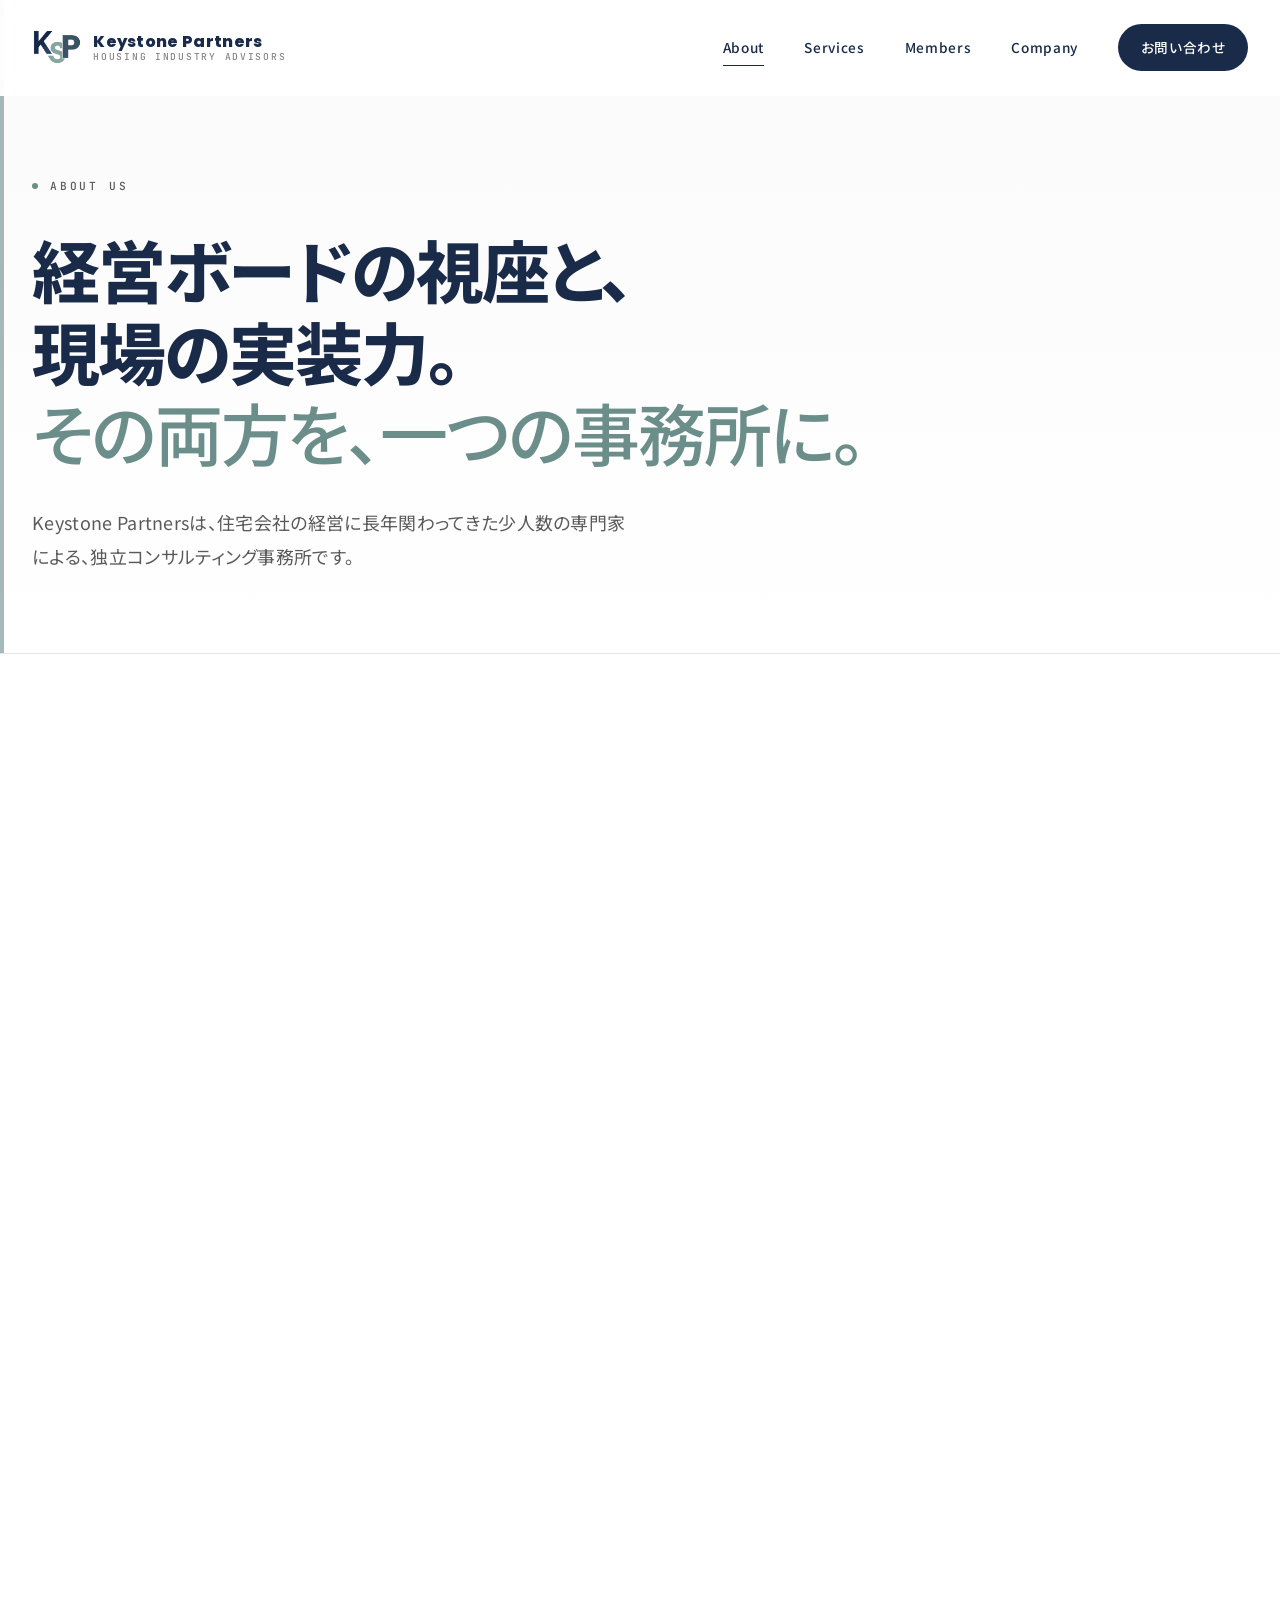
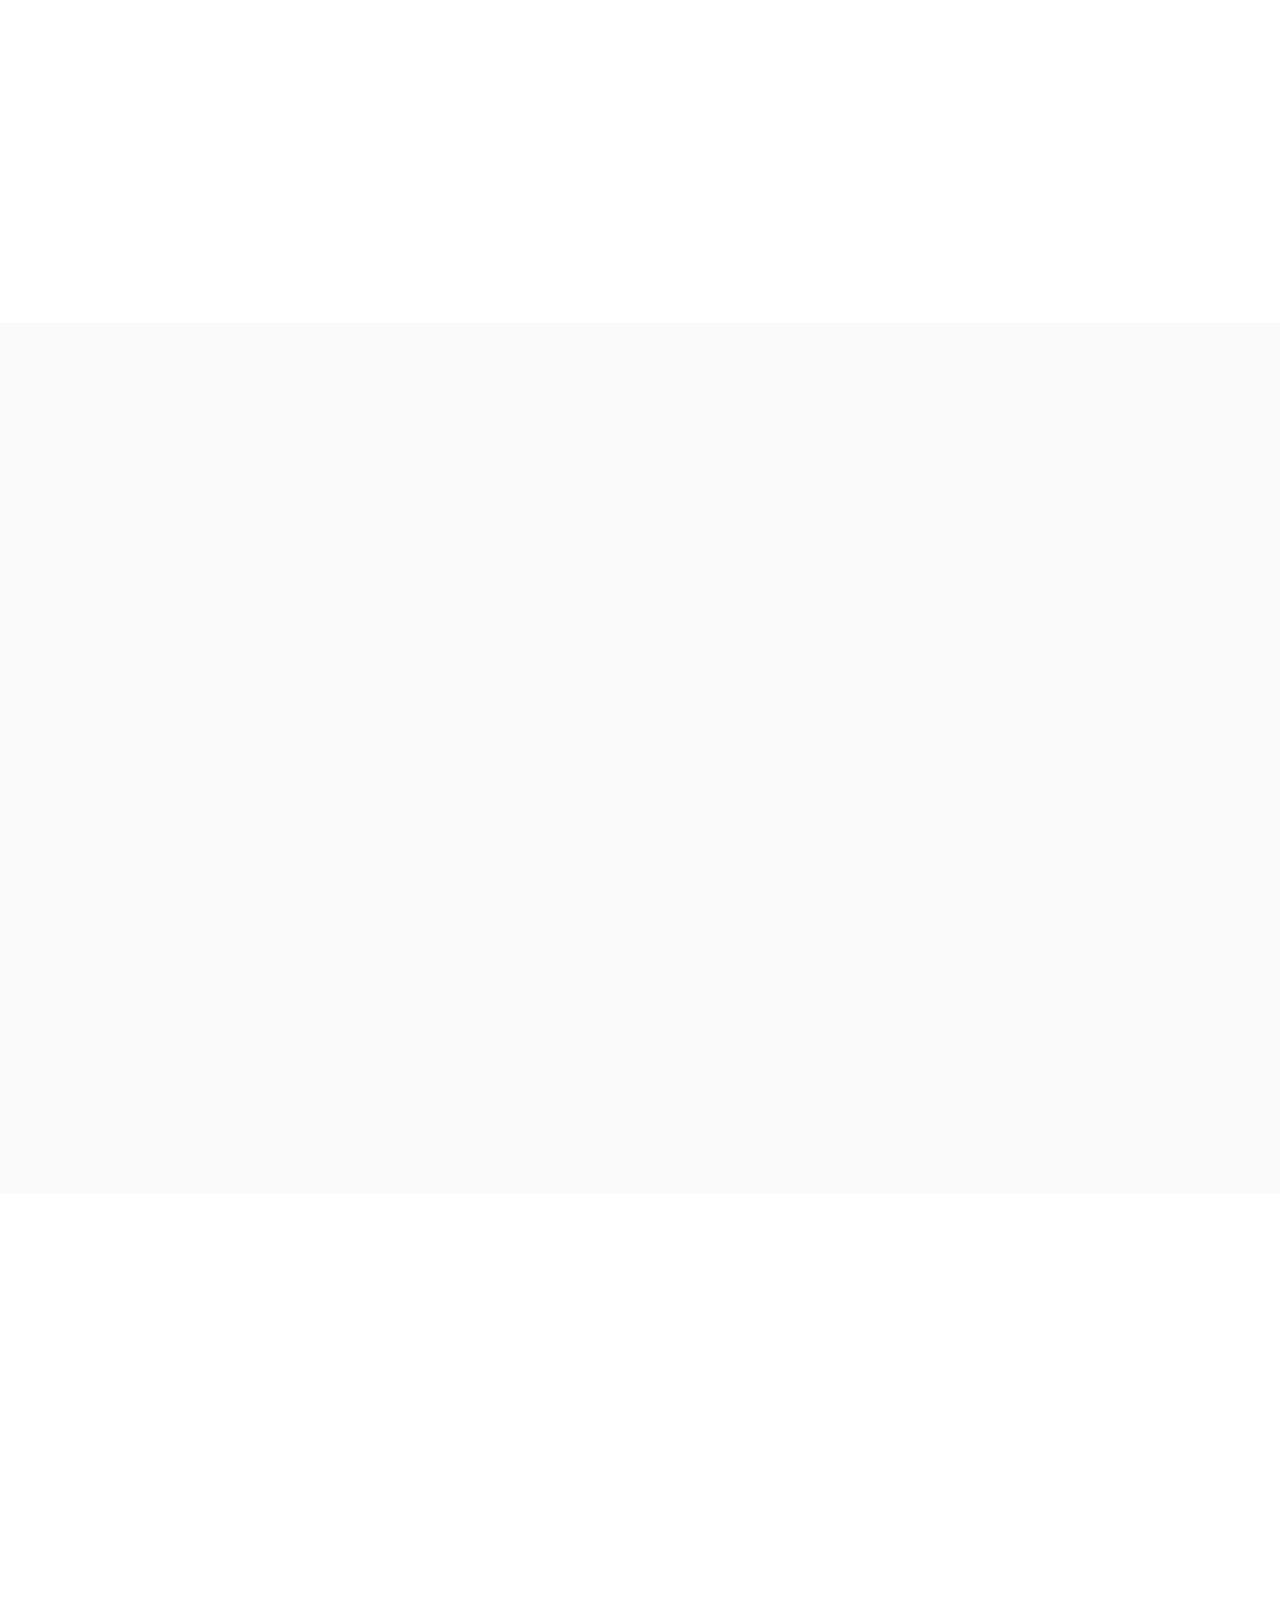
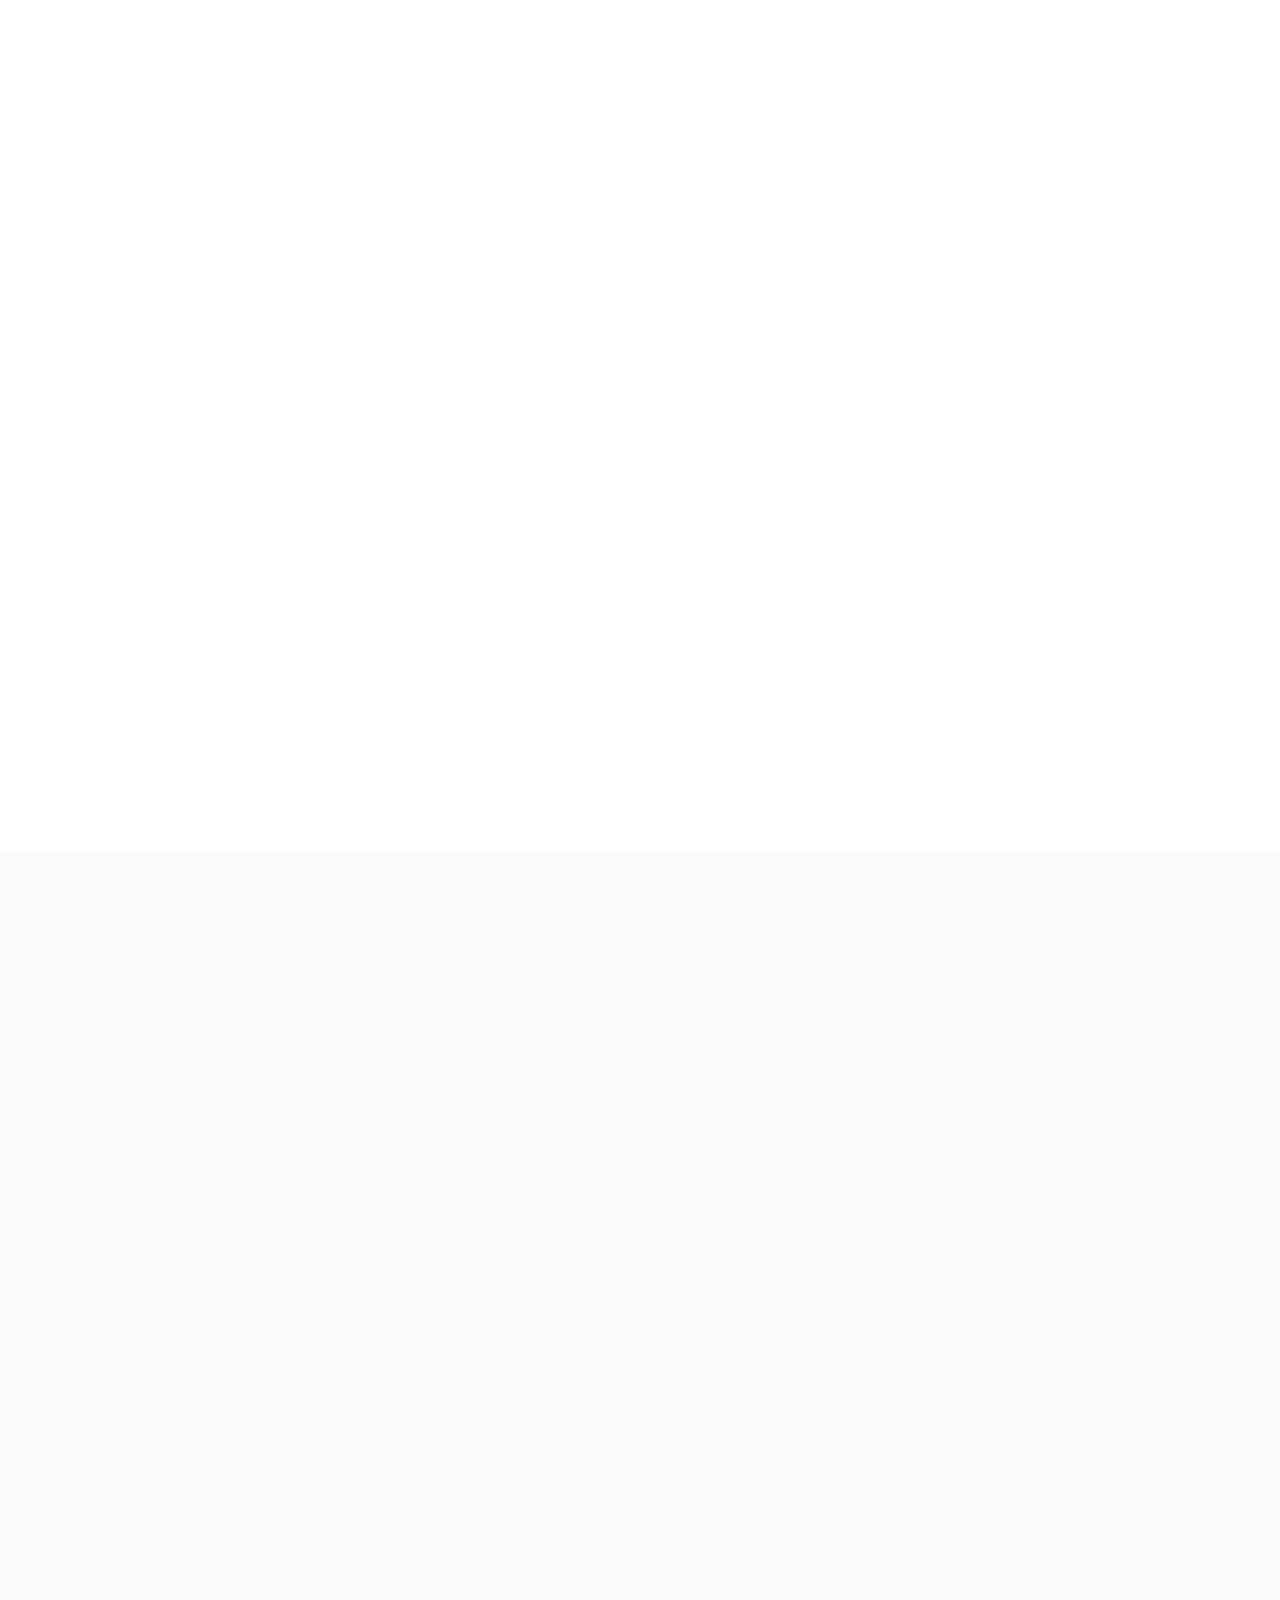
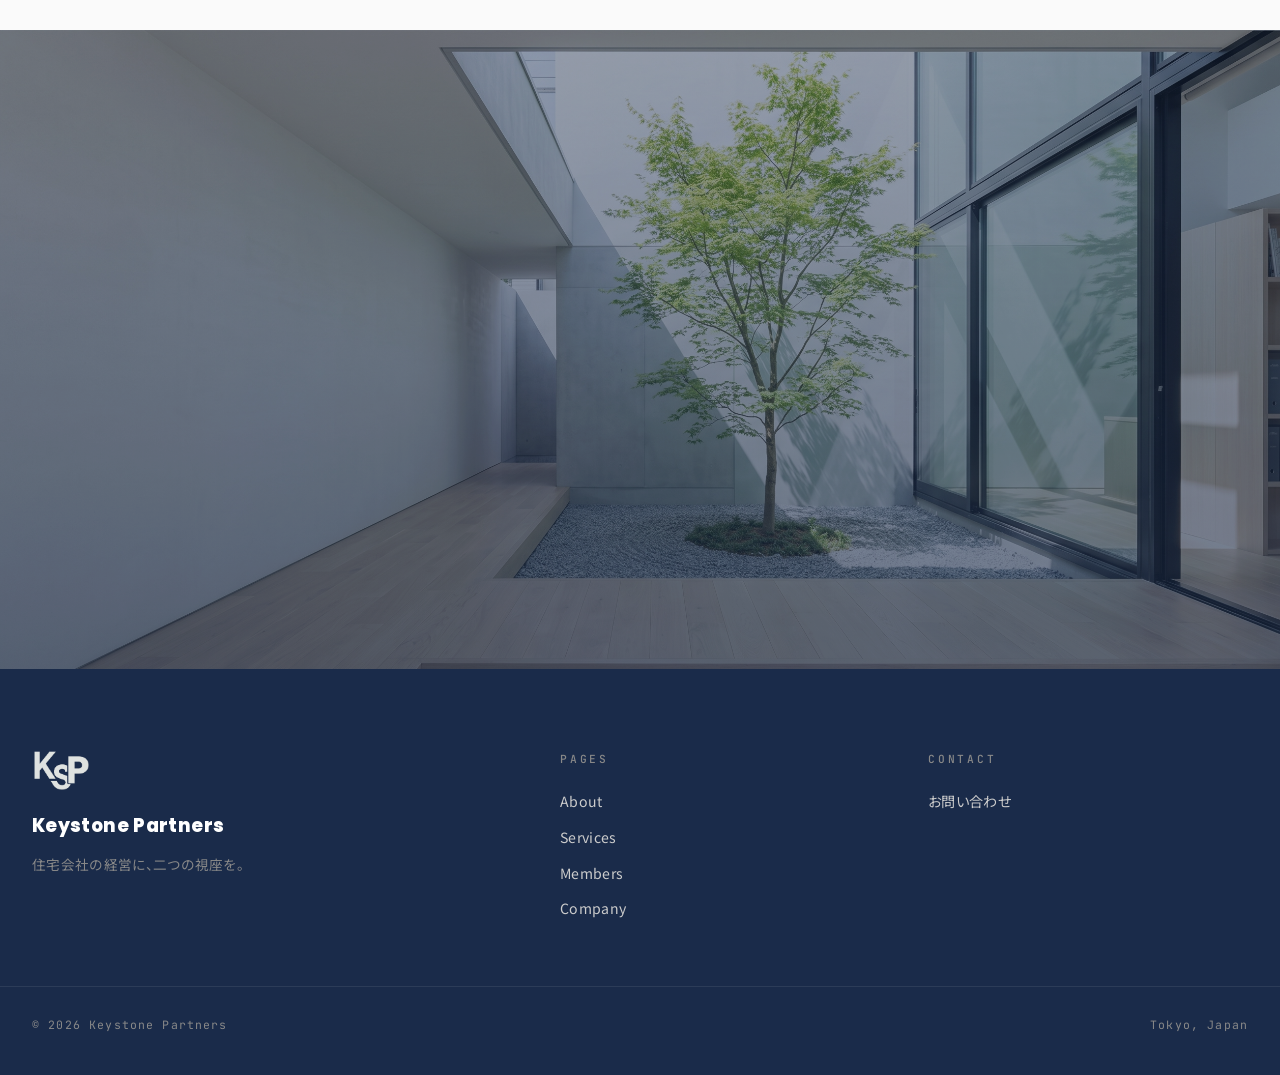
==== commit 7369e5b1: "会社名・代表者表記・学歴表記・会社情報見出しを更新" ====
--- a/about.html
+++ b/about.html
@@ -158,14 +158,14 @@
   <div class="container-narrow">
     <div class="section-eyebrow reveal-on-scroll">COMPANY</div>
     <h2 class="section-headline reveal-on-scroll">
-      会社情報。
+      会社情報
     </h2>
   </div>
 
   <div class="info-table reveal-on-scroll">
     <div class="info-row">
       <div class="info-label">商号</div>
-      <div class="info-value">Keystone Partners 株式会社</div>
+      <div class="info-value">株式会社キーストン・パートナーズ</div>
     </div>
     <div class="info-row">
       <div class="info-label">設立</div>
--- a/style.css
+++ b/style.css
@@ -345,7 +345,7 @@
   inset: 0;
   background-image: url('images/hero.jpg');
   background-size: cover;
-  background-position: center right;
+  background-position: center center;
   z-index: 0;
 }
 
@@ -1792,7 +1792,7 @@
   border-radius: 0;
   margin: -3rem -2.5rem 1.5rem;
   background-size: cover;
-  background-position: center;
+  background-position: center 20%;
   background-color: var(--gray-200);
   display: block;
   font-size: 0;
